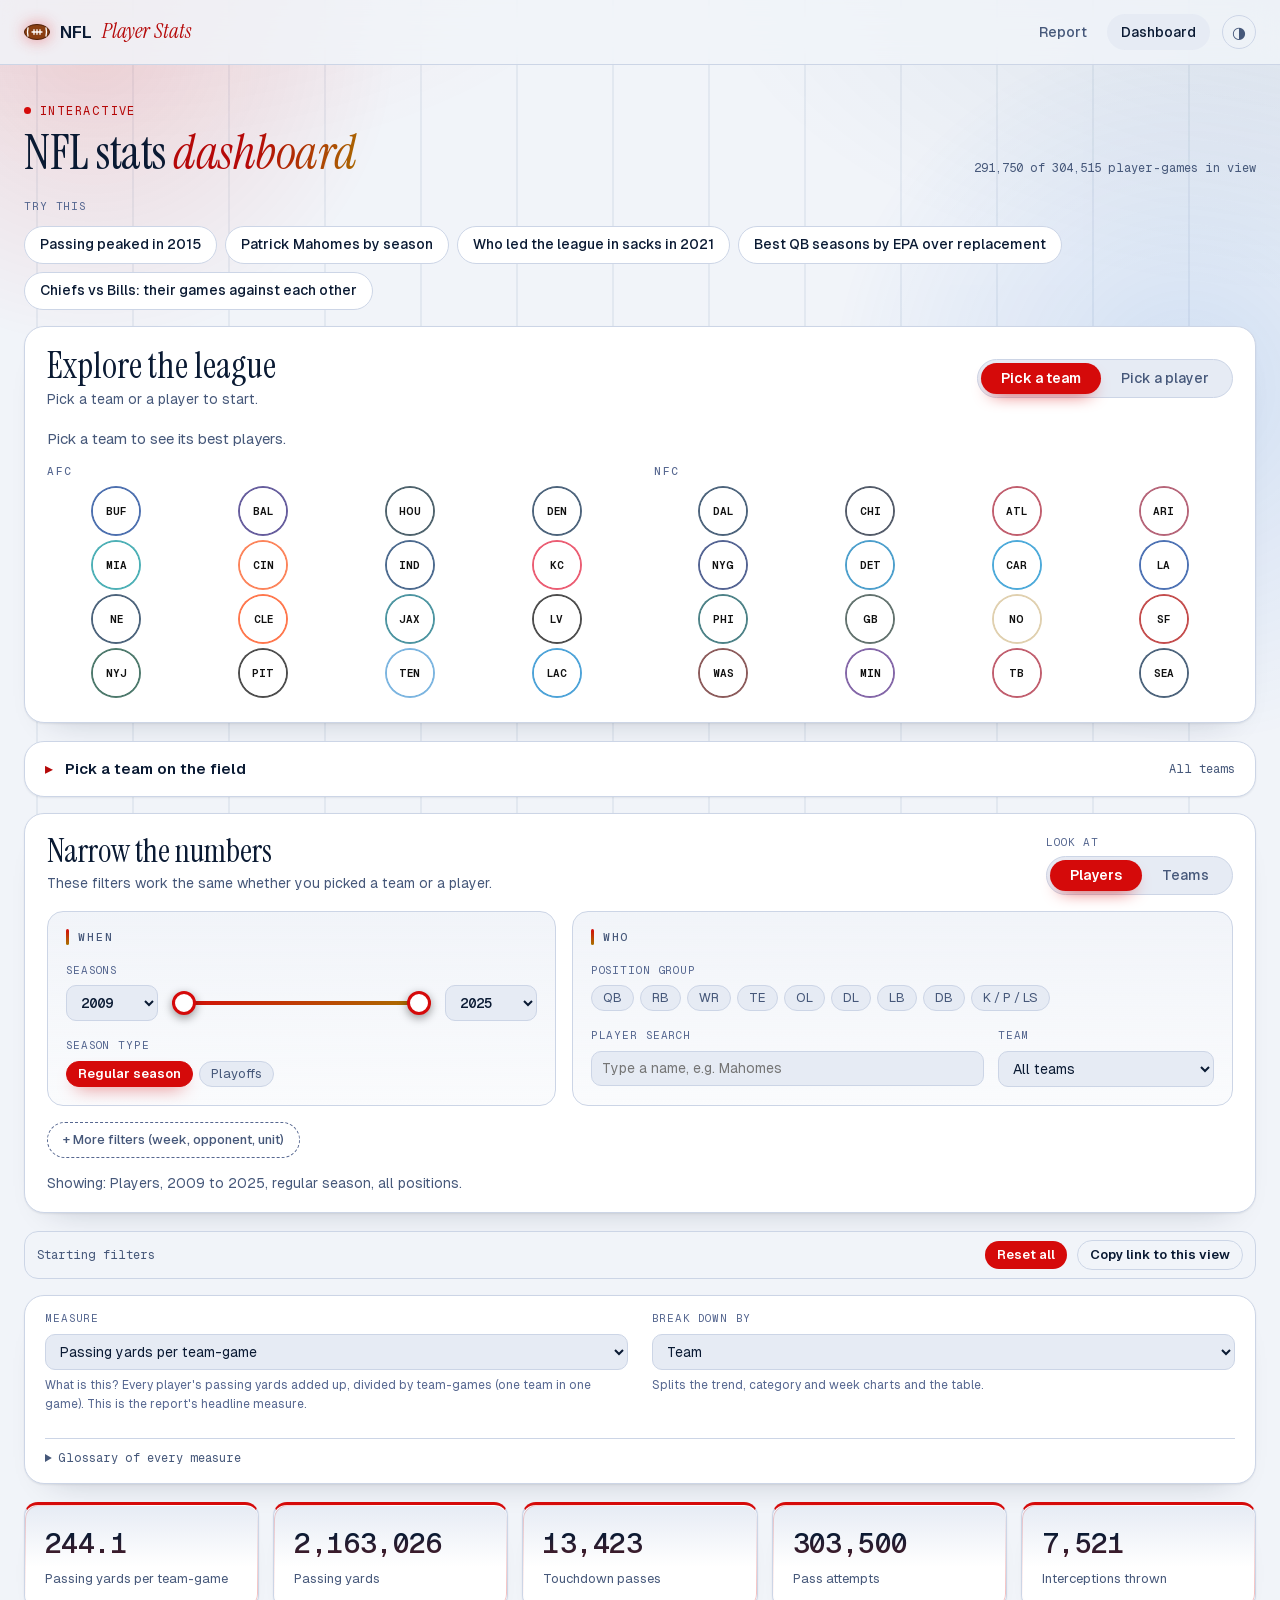
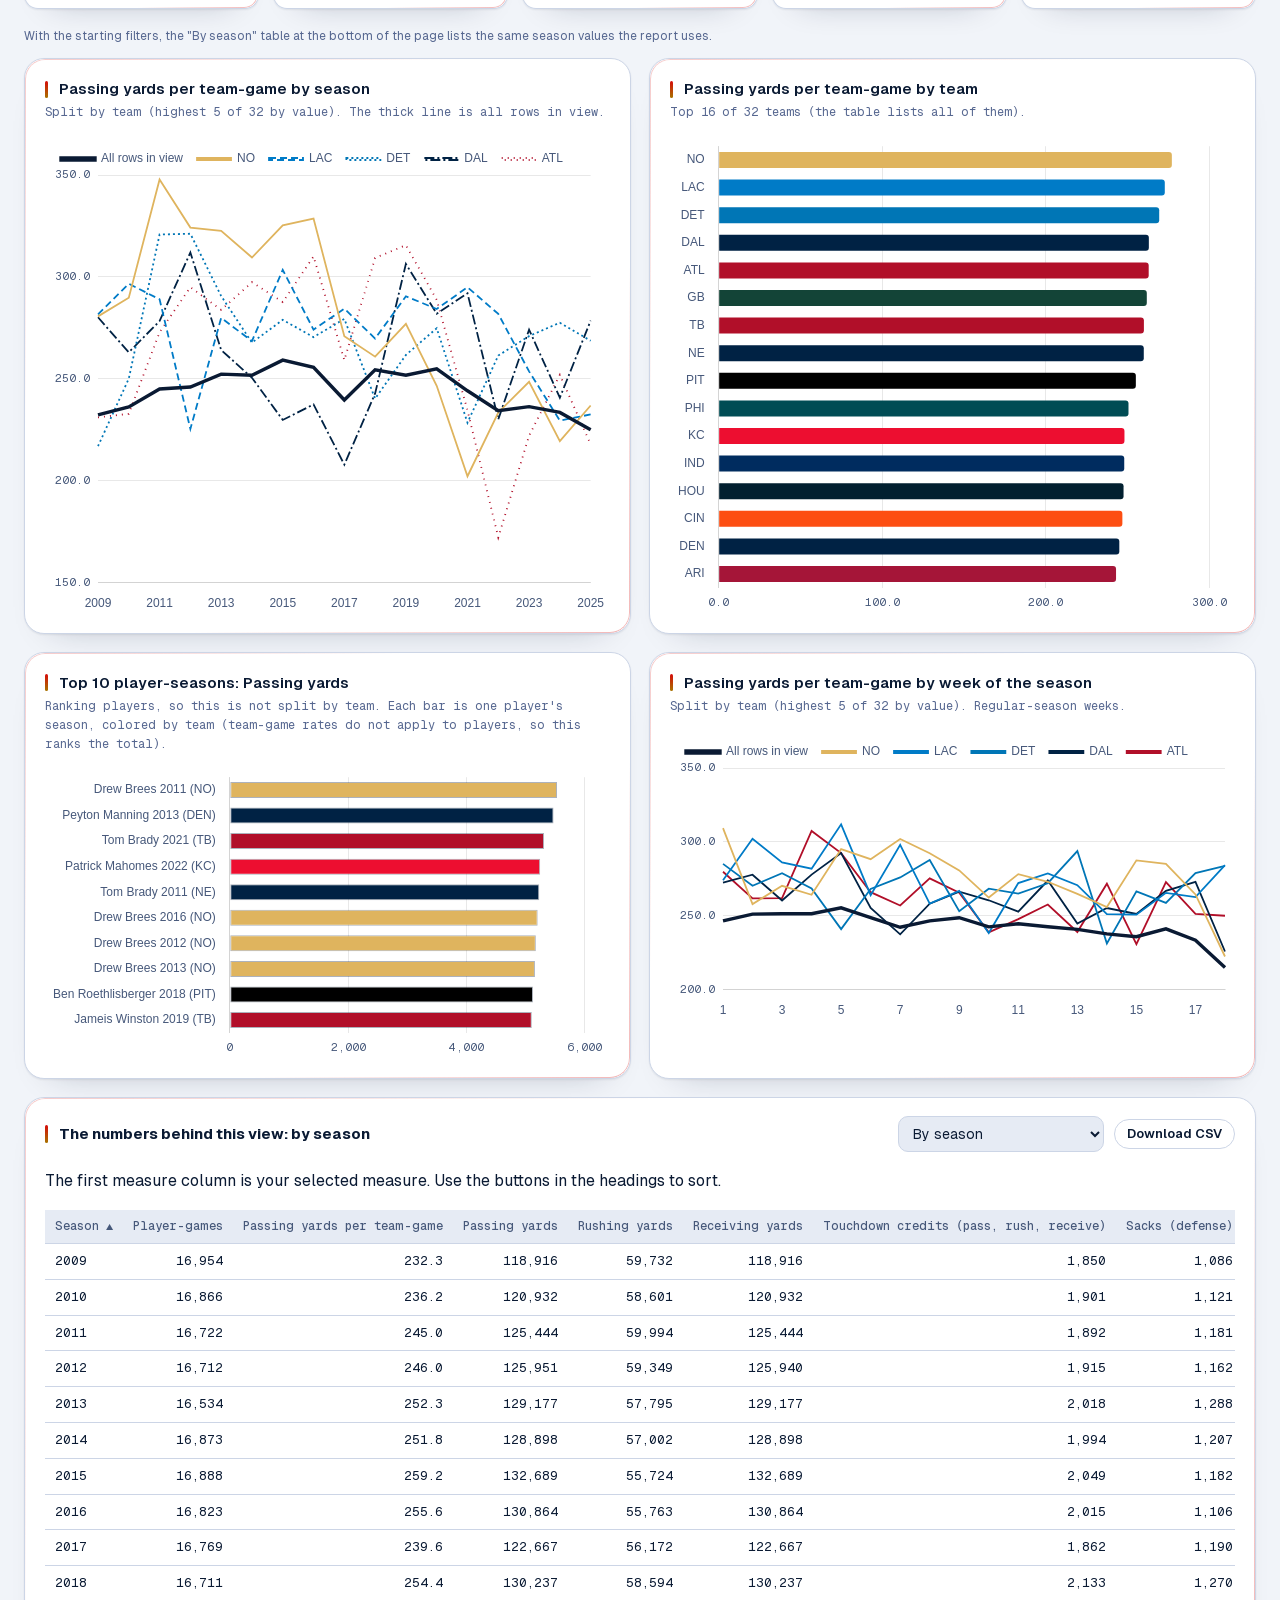
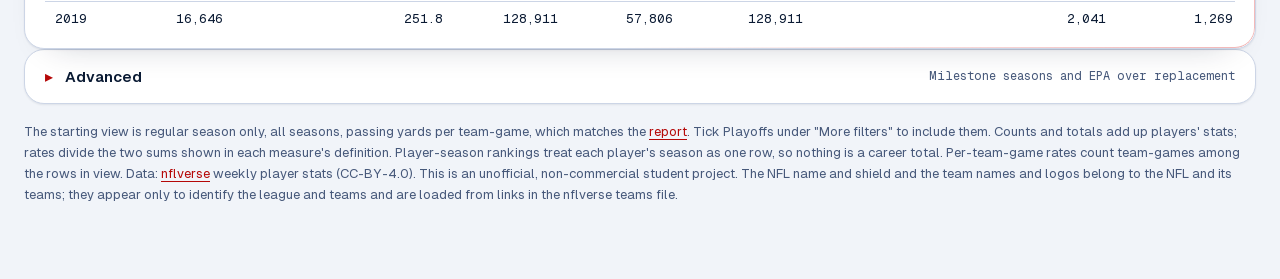
==== dashboard.html @ b8d90ef3 "Dashboard Explore, jersey avatars, new filters, roll call intro, comparison block Dashboard: an Expl" ====
<!doctype html>
<html lang="en">
<head>
<meta charset="utf-8">
<meta name="viewport" content="width=device-width, initial-scale=1">
<title>NFL Stats Dashboard, 2009 to 2025</title>
<meta name="description" content="Explore 300,000 NFL player-games by season, team, position and player. Switch between player and team views and between basic and advanced stats.">
<link rel="stylesheet" href="assets/css/style.css?v=20260930t">
<link rel="stylesheet" href="assets/css/polish.css?v=20260930t">
<link rel="stylesheet" href="assets/css/spotlight.css?v=20260930t">
<link rel="stylesheet" href="assets/css/filters.css?v=20260930t">
<link rel="icon" href="data:image/svg+xml,%3Csvg xmlns='http://www.w3.org/2000/svg' viewBox='0 0 52 32'%3E%3Cellipse cx='26' cy='16' rx='25' ry='15' fill='%238a3f12'/%3E%3Cpath d='M16 16H36M20 11.5V20.5M26 11.5V20.5M32 11.5V20.5' stroke='white' stroke-width='3' stroke-linecap='round'/%3E%3C/svg%3E">
<script>try{var t=localStorage.getItem('theme');if(t)document.documentElement.dataset.theme=t;else if(matchMedia('(prefers-color-scheme: light)').matches)document.documentElement.dataset.theme='light';}catch(e){}</script>
</head>
<body>
<a class="skip" href="#main">Skip to the dashboard</a>
<div class="ambient" aria-hidden="true"></div>
<div class="grain" aria-hidden="true"></div>
<nav class="nav" aria-label="Main">
  <a class="brand" href="index.html"><svg class="brand-ball" viewBox="0 0 52 32" aria-hidden="true"><ellipse cx="26" cy="16" rx="25" ry="15" fill="#8a3f12" stroke="#4d1e06" stroke-width="2"/><g stroke="#fff" stroke-width="2.6" stroke-linecap="round" fill="none"><path d="M8 8Q6 16 8 24M44 8Q46 16 44 24"/><path d="M16 16H36M20 11.5V20.5M26 11.5V20.5M32 11.5V20.5"/></g></svg>NFL <em>Player Stats</em></a>
  <div class="nav-links">
    <a href="index.html">Report</a>
    <a href="dashboard.html" aria-current="page">Dashboard</a>
    <button class="theme-toggle" id="theme-toggle" aria-label="Toggle light and dark theme">&#9681;</button>
  </div>
</nav>

<main class="dash" id="main">
  <div class="dash-head">
    <div>
      <span class="eyebrow">Interactive</span>
      <h1>NFL stats <em>dashboard</em></h1>
    </div>
    <div class="status" id="status">Loading data&hellip;</div>
  </div>
  <div class="sr" id="announce" role="status" aria-live="polite"></div>

  <div class="loading card" id="loading">
    <div class="progress"><div class="progress-bar" id="progress-bar"></div></div>
    <p id="loading-text">Loading 17 seasons of player-games. The first visit downloads all the data, so it takes a few seconds&hellip;</p>
  </div>
  <noscript><p class="card loading">This dashboard needs JavaScript to load and filter the data. The <a href="index.html">report</a> works without it.</p></noscript>

  <div id="app" hidden>
    <section class="presets" aria-label="One-click starting points">
      <span class="lbl">Try this</span>
      <div class="preset-row" id="presets"></div>
    </section>

    <details class="card fieldpanel" id="field-panel">
      <summary><span class="fp-title">Pick a team on the field</span><span class="fp-current" id="field-current">All teams</span></summary>
      <div class="fp-body">
        <p class="field-status" id="field-status" hidden></p>
        <div id="field-root" class="fieldbody" role="group" aria-label="Team picker"></div>
      </div>
    </details>

    <section class="card filters" aria-label="Filters">
      <div class="fl-head">
        <div>
          <h2 class="fl-title">Narrow the numbers</h2>
          <p class="fl-sub">These filters work the same whether you picked a team or a player.</p>
        </div>
        <div class="field fl-view">
          <span class="lbl" id="lbl-view">Look at</span>
          <div class="seg" role="group" aria-labelledby="lbl-view">
            <button type="button" id="view-players" aria-pressed="true">Players</button>
            <button type="button" id="view-teams" aria-pressed="false">Teams</button>
          </div>
        </div>
      </div>
      <div class="fl-groups">
        <div class="fl-group" role="group" aria-labelledby="fg-when">
          <h3 class="fl-gtitle" id="fg-when">When</h3>
          <div class="field">
            <label for="f-season-min">Seasons</label>
            <div class="range" id="season-range"><select id="f-season-min"></select><div class="range-slot" id="season-slot"></div><select id="f-season-max" aria-label="Season to"></select></div>
          </div>
          <div class="field">
            <span class="lbl" id="lbl-st">Season type</span>
            <div class="chips" id="chips-season_type" role="group" aria-labelledby="lbl-st"></div>
          </div>
        </div>
        <div class="fl-group" role="group" aria-labelledby="fg-who">
          <h3 class="fl-gtitle" id="fg-who">Who</h3>
          <div class="field">
            <span class="lbl" id="lbl-pos">Position group</span>
            <div class="chips" id="chips-position_group" role="group" aria-labelledby="lbl-pos"></div>
          </div>
          <div class="fl-who-row">
        <div class="field search" id="player-field">
          <label for="player-search">Player search</label>
          <input id="player-search" type="search" placeholder="Type a name, e.g. Mahomes" autocomplete="off" role="combobox" aria-autocomplete="list" aria-expanded="false" aria-controls="player-results" aria-describedby="player-help">
          <ul class="results" id="player-results" hidden role="listbox" aria-label="Matching players"></ul>
          <span class="sr" id="player-help">Type at least two letters, then use the arrow keys to choose a player and Enter to select.</span>
        </div>
            <div class="field">
              <label for="f-team">Team</label>
              <select id="f-team"></select>
            </div>
          </div>
        </div>
      </div>
      <button class="more-toggle" id="more-toggle" type="button" aria-expanded="false" aria-controls="more-filters">More filters (week, opponent, unit) <span id="more-count"></span></button>
      <div class="filter-grid more-grid" id="more-filters" hidden>
        <div class="field">
          <label for="f-week-min">Week from</label>
          <div class="pair"><select id="f-week-min"></select><span>to</span><select id="f-week-max" aria-label="Week to"></select></div>
        </div>
        <div class="field">
          <label for="f-opp">Opponent</label>
          <select id="f-opp"></select>
        </div>
        <div class="field">
          <span class="lbl" id="lbl-unit">Unit</span>
          <div class="chips" id="chips-unit" role="group" aria-labelledby="lbl-unit"></div>
        </div>
      </div>
      <p class="sentence" id="view-sentence"></p>
    </section>

    <div class="actionbar" id="actionbar">
      <span class="filter-count" id="filter-count"></span>
      <button class="btn small" id="btn-reset" type="button">Reset all</button>
      <button class="btn ghost small" id="btn-link" type="button">Copy link to this view</button>
    </div>

    <div class="banner card" id="player-banner" hidden></div>
    <p class="notice card" id="player-notice" role="status" hidden></p>

    <section class="card controls" aria-label="What to show">
      <div class="field">
        <label for="m-select">Measure</label>
        <select id="m-select"></select>
        <p class="hint" id="m-desc"></p>
        <div class="minrow" id="min-row" hidden>
          <label for="min-select">Minimum</label>
          <select id="min-select"></select>
          <p class="hint" id="min-line"></p>
        </div>
      </div>
      <div class="field">
        <label for="b-select">Break down by</label>
        <select id="b-select"></select>
        <p class="hint" id="b-desc">Splits the trend, category and week charts and the table.</p>
      </div>
      <details class="glossary-box">
        <summary>Glossary of every measure</summary>
        <dl class="glossary" id="glossary"></dl>
      </details>
    </section>

    <section class="summary" id="summary" aria-label="Summary numbers"></section>

    <p class="filter-note" id="report-note">With the starting filters, the "By season" table at the bottom of the page lists the same season values the report uses.</p>

    <section class="charts" aria-label="Charts">
      <div class="card panel"><h2 id="t1"></h2><p class="sub" id="s1"></p><div class="chart-box"><canvas id="c1" role="img" aria-label="Trend by season"></canvas></div><p class="empty" id="e1" hidden></p></div>
      <div class="card panel"><h2 id="t2"></h2><p class="sub" id="s2"></p><div class="chart-box" id="box2"><canvas id="c2" role="img" aria-label="Measure by category"></canvas></div><p class="empty" id="e2" hidden></p></div>
      <div class="card panel"><h2 id="t3"></h2><p class="sub" id="s3"></p><div class="chart-box"><canvas id="c3" role="img" aria-label="Top player-seasons"></canvas></div><p class="empty" id="e3" hidden></p></div>
      <div class="card panel"><h2 id="t4"></h2><p class="sub" id="s4"></p><div class="chart-box"><canvas id="c4" role="img" aria-label="Measure by week"></canvas></div><p class="empty" id="e4" hidden></p></div>
    </section>

    <section class="card table-panel" aria-label="Table">
      <div class="table-head">
        <h2 id="table-title">The numbers behind this view</h2>
        <div class="table-tools">
          <label class="sr" for="table-view">Table view</label>
          <select id="table-view"></select>
          <button class="btn ghost small" id="btn-csv" type="button">Download CSV</button>
        </div>
      </div>
      <p class="sub" id="table-note"></p>
      <div class="tablewrap" id="table-box" tabindex="0" role="region" aria-label="Table of the numbers behind the current view (scrollable)"></div>
    </section>

    <details class="card advanced" id="advanced">
      <summary><span class="fp-title">Advanced</span><span class="fp-current">Milestone seasons and EPA over replacement</span></summary>
      <div class="adv-body">
        <h2>Milestone seasons in view</h2>
        <p class="sub">Player-seasons that reached each mark. These follow the filters above.</p>
        <section class="summary small" id="milestones" aria-label="Milestone seasons in view"></section>

        <section class="deep" id="deep" aria-label="EPA over replacement">
          <div class="table-head">
            <div>
              <h2>Deep dive: EPA over replacement</h2>
              <p class="sub"><strong>This panel ignores the filters above</strong>; it always uses the regular season, for the season and position you pick here.
              Expected points a player added beyond a replacement-level player on the same workload. How it is computed: findings
              <a href="index.html#f11">11</a> and <a href="index.html#f12">12</a> of the report.</p>
            </div>
            <div class="table-tools">
              <label class="sr" for="d-season">Season</label><select id="d-season"></select>
              <label class="sr" for="d-pos">Position</label><select id="d-pos"></select>
            </div>
          </div>
          <div class="chart-box" id="box5"><canvas id="c5" role="img" aria-label="Top players by EPA over replacement"></canvas></div>
          <p class="empty" id="e5" hidden></p>
          <p class="hint" id="d-note"></p>
          <div class="tablewrap" id="d-table" tabindex="0" role="region" aria-label="Top players by EPA over replacement (scrollable)"></div>
        </section>
      </div>
    </details>

    <p class="method">
      The starting view is regular season only, all seasons, passing yards per team-game, which matches the <a href="index.html">report</a>. Tick Playoffs under "More filters" to include them.
      Counts and totals add up players' stats; rates divide the two sums shown in each measure's definition. Player-season rankings
      treat each player's season as one row, so nothing is a career total. Per-team-game rates count team-games among the rows in view.
      Data: <a href="https://github.com/nflverse/nflverse-data">nflverse</a> weekly player stats (CC-BY-4.0). This is an unofficial, non-commercial student project. The NFL name and shield and the team names and logos belong to the NFL and its teams; they appear only to identify the league and teams and are loaded from links in the nflverse teams file.
    </p>
  </div>
</main>

<script src="assets/js/chart.umd.min.js"></script>
<script src="assets/js/stats.js?v=20260930t"></script>
<script src="assets/js/charts.js?v=20260930t"></script>
<script src="assets/js/teams.js?v=20260930t"></script>
<script src="assets/js/field.js?v=20260930t"></script>
<script src="assets/js/dashboard.js?v=20260930t"></script>
<script src="assets/js/polish.js?v=20260930t" defer></script>
<script src="assets/js/spotlight.js?v=20260930t" defer></script>
<script src="assets/js/filters.js?v=20260930t" defer></script>
</body>
</html>
---- assets/css/style.css ----
/* Shared styles for the report and the dashboard.
   Design tokens follow the "warm instrument panel" look: dark by default, cream light theme. */
@font-face { font-family: "Geist"; src: url("../fonts/GeistVF.woff") format("woff"); font-weight: 100 900; font-display: swap; }
@font-face { font-family: "Geist Mono"; src: url("../fonts/GeistMonoVF.woff") format("woff"); font-weight: 100 900; font-display: swap; }
@font-face { font-family: "Bebas Neue"; src: url("../fonts/BebasNeue-Regular.woff2") format("woff2"); font-weight: 400; font-display: swap; }
@font-face { font-family: "Instrument Serif"; src: url("../fonts/InstrumentSerif-Regular.woff2") format("woff2"); font-style: normal; font-display: swap; }
@font-face { font-family: "Instrument Serif"; src: url("../fonts/InstrumentSerif-Italic.woff2") format("woff2"); font-style: italic; font-display: swap; }

:root {
  color-scheme: dark;
  /* NFL palette: deep navy, league red, white, turf green, gold */
  --bg: #050b18;
  --surface: #0b1730;
  --surface2: #112044;
  --line: #1d3260;
  --fg: #f5f7fb;
  --dim: #a6b4d0;
  --faint: #8496bf;
  --focus: #ffb612;
  --accent: #e5141a;        /* fills: buttons, bars, active chips */
  --accent-text: #ff6262;   /* red text and links on navy */
  --accent-ink: #ffffff;    /* text on an accent fill */
  --gold: #ffb612;
  --turf: #1f7a3a;
  --up: #3ddc84;
  --down: #ff5c5c;
  --glow-a: rgba(229, 20, 26, 0.16);
  --glow-b: rgba(1, 51, 105, 0.70);
  --grid: rgba(255, 255, 255, 0.08);
  --yard: rgba(255, 255, 255, 0.05);
  /* categorical chart slots, fixed order (dark steps) */
  --series-1: #3987e5; --series-2: #d95926; --series-3: #199e70; --series-4: #c98500;
  --series-5: #d55181; --series-6: #008300; --series-7: #9085e9; --series-8: #e66767;
  --serif: "Instrument Serif", ui-serif, Georgia, serif;
  --sans: "Geist", ui-sans-serif, system-ui, sans-serif;
  --mono: "Geist Mono", ui-monospace, SFMono-Regular, monospace;
}
:root[data-theme="light"] {
  color-scheme: light;
  --bg: #f1f4f9;
  --surface: #ffffff;
  --surface2: #e6ebf4;
  --line: #ccd5e6;
  --fg: #0a1a33;
  --dim: #46587a;
  --faint: #566790;
  --focus: #0a4fc4;
  --accent: #d50a0a;
  --accent-text: #b50808;
  --accent-ink: #ffffff;
  --gold: #a87400;
  --turf: #1f7a3a;
  --up: #12995a;
  --down: #d03b3b;
  --glow-a: rgba(213, 10, 10, 0.08);
  --glow-b: rgba(1, 51, 105, 0.10);
  --grid: rgba(0, 0, 0, 0.09);
  --yard: rgba(1, 51, 105, 0.06);
  --series-1: #2a78d6; --series-2: #eb6834; --series-3: #1baf7a; --series-4: #eda100;
  --series-5: #e87ba4; --series-6: #008300; --series-7: #4a3aa7; --series-8: #e34948;
}

* { box-sizing: border-box; }
html { scroll-behavior: smooth; }
body {
  margin: 0; background: var(--bg); color: var(--fg);
  font-family: var(--sans); font-size: 16px; line-height: 1.6;
  -webkit-font-smoothing: antialiased; min-height: 100vh;
}
.ambient {
  position: fixed; inset: 0; z-index: 0; pointer-events: none;
  background:
    radial-gradient(60vw 45vh at 12% -5%, var(--glow-a), transparent 70%),
    radial-gradient(70vw 55vh at 100% 0%, var(--glow-b), transparent 72%),
    repeating-linear-gradient(90deg, var(--yard) 0 2px, transparent 2px 96px);
}
.grain {
  position: fixed; inset: 0; z-index: 0; pointer-events: none; opacity: 0.05; mix-blend-mode: overlay;
  background-image: url("data:image/svg+xml;utf8,<svg xmlns='http://www.w3.org/2000/svg' width='160' height='160'><filter id='n'><feTurbulence type='fractalNoise' baseFrequency='0.9' numOctaves='2'/></filter><rect width='100%' height='100%' filter='url(%23n)'/></svg>");
}
nav, main, header, footer { position: relative; z-index: 1; }
a { color: var(--accent-text); text-underline-offset: 3px; }
code { font-family: var(--mono); font-size: 0.9em; background: var(--surface2); padding: 1px 6px; border-radius: 6px; }
em { font-family: var(--serif); font-style: italic; font-weight: 400; }

/* nav */
.nav {
  position: sticky; top: 0; z-index: 20; display: flex; align-items: center; justify-content: space-between;
  padding: 14px 24px; background: color-mix(in srgb, var(--bg) 82%, transparent);
  backdrop-filter: blur(14px); border-bottom: 1px solid var(--line);
}
.brand { display: flex; align-items: center; gap: 10px; color: var(--fg); text-decoration: none; font-weight: 600; font-size: 17px; }
.brand em { font-size: 21px; color: var(--accent-text); }
.brand-ball { width: 26px; height: 16px; flex: none; filter: drop-shadow(0 0 8px rgba(229,20,26,.45)); }
.nav-links { display: flex; align-items: center; gap: 6px; }
.nav-links a {
  color: var(--dim); text-decoration: none; padding: 7px 14px; border-radius: 999px; font-size: 14px;
  font-weight: 500; transition: color .2s, background .2s;
}
.nav-links a:hover { color: var(--fg); }
.nav-links a[aria-current="page"] { color: var(--fg); background: var(--surface2); }
.theme-toggle {
  background: none; border: 1px solid var(--line); color: var(--dim); width: 34px; height: 34px;
  border-radius: 50%; cursor: pointer; font-size: 16px; margin-left: 6px;
}
.theme-toggle:hover { color: var(--fg); border-color: var(--faint); }

/* hero */
.hero { max-width: 900px; margin: 0 auto; padding: 72px 24px 28px; }
.eyebrow { font-family: var(--mono); font-size: 12px; letter-spacing: .12em; text-transform: uppercase; color: var(--accent-text); }
h1 { font-family: var(--serif); font-weight: 400; font-size: clamp(40px, 7vw, 72px); line-height: 1.02; margin: 14px 0 10px; letter-spacing: -0.01em; }
h1 em { color: var(--accent-text); }
.byline { font-family: var(--mono); font-size: 13px; color: var(--dim); margin: 0 0 22px; }
.lede { font-size: 18px; color: var(--dim); max-width: 760px; }
.btn {
  display: inline-block; margin-top: 12px; padding: 11px 20px; border-radius: 999px; background: var(--accent);
  color: var(--accent-ink); font-weight: 600; text-decoration: none; font-size: 15px; border: 0; cursor: pointer; font-family: var(--sans);
}
.btn:hover { filter: brightness(1.08); }
.btn.ghost { background: transparent; color: var(--fg); border: 1px solid var(--line); }
.btn.ghost:hover { border-color: var(--accent); color: var(--accent-text); }

/* cards */
.card { background: var(--surface); border: 1px solid var(--line); border-radius: 20px; box-shadow: inset 0 1px 0 rgba(255,255,255,.04); }

/* kpis */
.kpis { max-width: 1100px; margin: 0 auto; padding: 24px; display: grid; grid-template-columns: repeat(auto-fit, minmax(170px, 1fr)); gap: 14px; }
.kpi { padding: 16px 20px 18px; border-radius: 14px; border-top: 3px solid var(--accent); background: linear-gradient(180deg, var(--surface2), var(--surface) 60%); }
.kpi-value { font-family: var(--mono); font-size: clamp(22px, 3vw, 30px); font-weight: 600; letter-spacing: -0.02em; font-variant-numeric: tabular-nums; }
.kpi-label { font-size: 13px; color: var(--dim); margin-top: 4px; }

/* findings */
.finding {
  max-width: 1100px; margin: 0 auto; padding: 56px 24px; display: grid; grid-template-columns: minmax(0, 5fr) minmax(0, 6fr);
  gap: 40px; align-items: start; position: relative;
}
/* sideline hash marks between sections */
.finding::before {
  content: ""; position: absolute; left: 24px; right: 24px; top: 0; height: 9px;
  background: repeating-linear-gradient(90deg, var(--line) 0 2px, transparent 2px 14px);
  border-top: 2px solid var(--line);
}
.finding-text h2 { font-family: var(--serif); font-weight: 400; font-size: clamp(26px, 3.2vw, 36px); line-height: 1.12; margin: 10px 0 16px; }
.finding-text p { color: var(--dim); margin: 0 0 14px; }
.finding-text ul { color: var(--dim); padding-left: 20px; }
.finding-text li { margin-bottom: 8px; }
.finding-text strong { color: var(--fg); font-weight: 600; }
.glossary { color: var(--dim); margin: 0 0 14px; }
.glossary dt { color: var(--fg); font-weight: 600; margin-top: 10px; }
.glossary dd { margin: 2px 0 0; }
.finding-text.wide { grid-column: 1 / -1; max-width: 800px; }
.data-section { grid-template-columns: 1fr; }
.chart-card { margin: 0; padding: 20px 20px 12px; }
.chart-box { position: relative; width: 100%; }
.numbers { margin-top: 10px; border-top: 1px solid var(--line); padding-top: 10px; }
.numbers summary { cursor: pointer; font-size: 13px; color: var(--dim); font-family: var(--mono); }
.numbers summary:hover { color: var(--accent-text); }
.tablewrap { overflow: auto; max-height: 340px; margin-top: 10px; }
table.data { border-collapse: collapse; width: 100%; font-size: 13px; }
table.data th, table.data td { padding: 7px 10px; text-align: right; border-bottom: 1px solid var(--line); white-space: nowrap; }
table.data th:first-child, table.data td:first-child { text-align: left; }
table.data th { position: sticky; top: 0; background: var(--surface2); color: var(--dim); font-weight: 500; font-family: var(--mono); font-size: 12px; }
table.data td { font-family: var(--mono); }
table.data th.t, table.data td.t { text-align: left; }
table.data th { white-space: normal; vertical-align: bottom; }
table.data td { vertical-align: top; }
table.data td.w { white-space: normal; min-width: 14em; }
.chart-card { min-width: 0; }
.footer { text-align: center; color: var(--faint); font-size: 13px; padding: 40px 24px 60px; border-top: 1px solid var(--line); }

/* dashboard */
.dash { max-width: 1280px; margin: 0 auto; padding: 32px 24px 60px; }
.dash-head { display: flex; align-items: flex-end; justify-content: space-between; flex-wrap: wrap; gap: 12px; margin-bottom: 20px; }
.dash-head h1 { font-size: clamp(32px, 5vw, 48px); margin: 6px 0 0; }
.status { font-family: var(--mono); font-size: 12px; color: var(--dim); }
.filters { padding: 18px 20px; margin-bottom: 18px; }
.filter-grid { display: grid; grid-template-columns: repeat(4, minmax(0, 1fr)); gap: 16px 20px; align-items: start; }
.filters .seg { margin-top: 0; }
.field label, .field .lbl { display: block; font-family: var(--mono); font-size: 11px; letter-spacing: .08em; text-transform: uppercase; color: var(--faint); margin-bottom: 6px; }
select {
  width: 100%; background: var(--surface2); color: var(--fg); border: 1px solid var(--line); border-radius: 10px;
  padding: 8px 10px; font-family: var(--sans); font-size: 14px;
}
:focus-visible { outline: 3px solid var(--focus); outline-offset: 2px; }
select:focus-visible, input:focus-visible { outline-offset: 1px; }
.chips { display: flex; flex-wrap: wrap; gap: 6px; }
.chip {
  background: var(--surface2); color: var(--dim); border: 1px solid var(--line); border-radius: 999px; padding: 4px 11px;
  font-size: 13px; cursor: pointer; font-family: var(--sans);
}
.chip[aria-pressed="true"] { background: var(--accent); color: var(--accent-ink); border-color: var(--accent); font-weight: 600; }
.filter-actions { display: flex; align-items: center; gap: 14px; margin-top: 16px; }
.filter-actions .btn { margin: 0; padding: 8px 16px; font-size: 14px; }
.controls { display: flex; flex-wrap: wrap; gap: 24px; margin-bottom: 18px; padding: 14px 20px; align-items: flex-start; }
.controls .field { flex: 1 1 260px; }
.summary { display: grid; grid-template-columns: repeat(auto-fit, minmax(190px, 1fr)); gap: 14px; margin-bottom: 18px; }
.summary .kpi-value { font-size: clamp(20px, 2.3vw, 28px); overflow-wrap: anywhere; }
.charts { display: grid; grid-template-columns: repeat(2, minmax(0, 1fr)); gap: 18px; margin-bottom: 18px; }
.panel { padding: 18px 20px 14px; }
.panel h2 { margin: 0 0 2px; font-size: 15px; font-weight: 600; }
.panel .sub { color: var(--faint); font-size: 12px; margin: 0 0 10px; font-family: var(--mono); }
.panel .chart-box { height: 300px; }
.panel.tall .chart-box { height: 560px; }
.panel.span2 { grid-column: 1 / -1; }
.table-panel { padding: 18px 20px; }
.table-panel .tablewrap { max-height: 420px; }
.table-head { display: flex; justify-content: space-between; align-items: center; flex-wrap: wrap; gap: 10px; margin-bottom: 4px; }
.table-head h2 { margin: 0; font-size: 15px; }
.table-head select { width: auto; }
table.data th.sortable { cursor: pointer; }
table.data th.sortable:hover { color: var(--accent-text); }
.method { color: var(--dim); font-size: 13px; margin-top: 18px; }
.empty { color: var(--dim); text-align: center; padding: 40px 0; }

@media (max-width: 860px) {
  .finding { grid-template-columns: 1fr; gap: 24px; padding: 40px 16px; }
  .charts { grid-template-columns: 1fr; }
  .hero { padding-top: 44px; }
  .nav { padding: 12px 16px; }
  .dash, .kpis { padding-left: 16px; padding-right: 16px; }
}
@media (prefers-reduced-motion: reduce) { html { scroll-behavior: auto; } * { transition: none !important; } }

/* dashboard additions */
[hidden] { display: none !important; }
.sr { position: absolute; width: 1px; height: 1px; overflow: hidden; clip: rect(0 0 0 0); white-space: nowrap; }
.loading { padding: 28px; text-align: center; color: var(--dim); }
.progress { height: 6px; border-radius: 999px; background: var(--surface2); overflow: hidden; margin: 0 auto 14px; max-width: 420px; }
.progress-bar { height: 100%; width: 0; background: var(--accent); transition: width .2s; }
.pair { display: flex; align-items: center; gap: 8px; }
.pair span { color: var(--faint); font-size: 13px; }
.field.wide2 { grid-column: span 2; }
.field.wide3 { grid-column: span 3; }
.field.wide4 { grid-column: 1 / -1; }
.field.search { position: relative; }
input[type="search"] {
  width: 100%; background: var(--surface2); color: var(--fg); border: 1px solid var(--line); border-radius: 10px;
  padding: 8px 10px; font-family: var(--sans); font-size: 14px;
}
.results {
  position: absolute; left: 0; right: 0; top: calc(100% + 4px); z-index: 30; margin: 0; padding: 4px; list-style: none;
  background: var(--surface); border: 1px solid var(--line); border-radius: 12px; box-shadow: 0 12px 30px rgba(0,0,0,.35);
}
.results li { display: flex; justify-content: space-between; gap: 12px; padding: 8px 10px; border-radius: 8px; cursor: pointer; font-size: 14px; }
.results li:hover { background: var(--surface2); }
.results li span { color: var(--dim); font-family: var(--mono); font-size: 12px; }
.results li.none { color: var(--dim); cursor: default; }
.banner { display: flex; align-items: center; justify-content: space-between; gap: 16px; padding: 12px 18px; margin-bottom: 18px; font-size: 14px; color: var(--dim); }
.banner span { color: var(--fg); }
.notice { margin: -8px 0 18px; padding: 12px 18px; font-size: 14px; color: var(--fg); border-left: 3px solid var(--accent); }
.hint { color: var(--faint); font-size: 12px; margin: 6px 0 0; }
.summary.small { margin-top: -4px; }
.summary.small .kpi { padding: 12px 16px; }
.summary.small .kpi-value { font-size: 20px; }
.table-tools { display: flex; align-items: center; gap: 10px; }
.table-tools select { width: auto; }
.btn.small { padding: 6px 12px; font-size: 13px; margin: 0; }
.filter-note { color: var(--faint); font-size: 12px; }
.panel .empty { padding: 60px 10px; }
@media (max-width: 860px) { .filter-grid { grid-template-columns: repeat(2, minmax(0, 1fr)); } .field.wide3 { grid-column: 1 / -1; } .banner { flex-direction: column; align-items: flex-start; } }

/* players / teams switch and deep dive */
.viewbar { display: flex; align-items: center; justify-content: space-between; gap: 20px; flex-wrap: wrap; padding: 14px 20px; margin-bottom: 18px; }
.viewbar .hint { margin: 0; max-width: 620px; }
.seg { display: inline-flex; background: var(--surface2); border: 1px solid var(--line); border-radius: 999px; padding: 3px; margin-top: 6px; }
.seg button { border: 0; background: transparent; color: var(--dim); padding: 7px 20px; border-radius: 999px; font-family: var(--sans); font-size: 14px; font-weight: 500; cursor: pointer; }
.seg button[aria-pressed="true"] { background: var(--accent); color: var(--accent-ink); font-weight: 600; }
.deep { padding: 18px 0 0; margin-top: 22px; border-top: 1px solid var(--line); }
.deep .chart-box { height: 420px; }
.deep .tablewrap { max-height: 360px; }

/* team badges and the field widget */
.badge { display: inline-flex; align-items: center; gap: 7px; white-space: nowrap; }
.badge img, .badge i { width: 22px; height: 22px; flex: none; border-radius: 50%; object-fit: contain; }
.badge i { display: inline-block; text-align: center; font: 700 8px/22px var(--mono); color: var(--ink, #fff); font-style: normal; background: var(--c, var(--surface2)); }
.badge img { background: rgba(255,255,255,.92); padding: 2px; }
.fieldcard { max-width: 1180px; margin: 12px auto 0; padding: 18px 18px 14px; position: relative; overflow: hidden; }
.fieldbody h2 { display: none; }
.fieldcard h2 { font-family: var(--serif); font-weight: 400; font-size: 28px; margin: 0 0 2px; }
.field-head { display: flex; align-items: flex-end; justify-content: space-between; gap: 16px; flex-wrap: wrap; margin-bottom: 12px; }
.field-head p { margin: 0; color: var(--dim); font-size: 14px; max-width: 560px; }
.field-tools { display: flex; align-items: center; gap: 10px; flex-wrap: wrap; }
.field-tools select { width: auto; }
.field-wrap { position: relative; border-radius: 14px; overflow: hidden; border: 1px solid var(--line); background: #10361d; }
.field-wrap canvas { display: block; width: 100%; height: auto; aspect-ratio: 2 / 1; cursor: default; touch-action: manipulation; }
.field-tip {
  position: absolute; z-index: 5; pointer-events: none; min-width: 190px; padding: 10px 12px; border-radius: 12px; font-size: 13px;
  background: rgba(5, 11, 24, .94); color: #f5f7fb; border: 1px solid var(--line); box-shadow: 0 10px 26px rgba(0,0,0,.45);
}
.field-tip b { display: block; font-size: 14px; margin-bottom: 2px; }
.field-tip .badge span { display: none; }
.field-tip .badge i { display: none; }
.field-tip .row { display: flex; justify-content: space-between; gap: 14px; color: #a6b4d0; font-family: var(--mono); font-size: 12px; }
.field-tip .go { color: #ffb612; margin-top: 6px; font-size: 12px; }
.field-caption { color: var(--faint); font-size: 12px; margin: 8px 2px 0; font-family: var(--mono); }
.teamlist { margin-top: 10px; }
.teamlist summary { cursor: pointer; font-family: var(--mono); font-size: 12px; color: var(--dim); }
.teamlist ul { list-style: none; margin: 10px 0 0; padding: 0; display: grid; grid-template-columns: repeat(auto-fill, minmax(190px, 1fr)); gap: 6px 12px; }
.teamlist a { display: flex; align-items: center; gap: 5px; padding: 4px 6px; border-radius: 8px; text-decoration: none; color: var(--fg); font-size: 13px; }
.teamlist a:hover, .teamlist a:focus-visible { background: var(--surface2); }
@media (max-width: 640px) { .field-wrap canvas { aspect-ratio: 4 / 3; } }
@media (max-width: 860px) { .fieldcard { padding: 14px 12px; } }

/* dashboard: presets, collapsed panels, action bar */
:root { --nav-h: 64px; }
.presets { display: flex; align-items: center; gap: 10px 14px; flex-wrap: wrap; margin: 0 0 16px; }
.presets .lbl { font-family: var(--mono); font-size: 11px; letter-spacing: .08em; text-transform: uppercase; color: var(--faint); }
.preset-row { display: flex; flex-wrap: wrap; gap: 8px; }
.preset {
  background: var(--surface); color: var(--fg); border: 1px solid var(--line); border-radius: 999px; padding: 8px 15px;
  font: 500 14px/1.2 var(--sans); cursor: pointer; min-height: 38px;
}
.preset:hover { border-color: var(--accent); color: var(--accent-text); }
.fieldpanel, .advanced { margin-bottom: 16px; padding: 0; }
.fieldpanel > summary, .advanced > summary {
  list-style: none; cursor: pointer; display: flex; align-items: center; gap: 12px; padding: 14px 20px; border-radius: 20px;
}
.fieldpanel > summary::-webkit-details-marker, .advanced > summary::-webkit-details-marker { display: none; }
.fieldpanel > summary::before, .advanced > summary::before { content: "\25B8"; color: var(--accent-text); transition: transform .15s; }
.fieldpanel[open] > summary::before, .advanced[open] > summary::before { transform: rotate(90deg); }
.fp-title { font-weight: 600; font-size: 15px; }
.fp-current { margin-left: auto; color: var(--dim); font-family: var(--mono); font-size: 12px; text-align: right; }
.fp-body, .adv-body { padding: 0 18px 16px; }
.adv-body h2 { margin: 0; font-size: 15px; }
.adv-body .sub { color: var(--dim); font-size: 13px; margin: 2px 0 10px; }
.field-status { margin: 0 0 10px; font-size: 14px; color: var(--fg); display: flex; align-items: center; gap: 10px; flex-wrap: wrap; }
.field-status .btn { margin: 0; }
.more-toggle {
  margin-top: 14px; background: none; border: 1px dashed var(--faint); color: var(--dim); border-radius: 999px; padding: 7px 15px;
  font: 500 13px var(--sans); cursor: pointer; min-height: 36px;
}
.more-toggle:hover { color: var(--fg); border-color: var(--accent); }
.more-toggle::before { content: "+ "; }
.more-toggle[aria-expanded="true"]::before { content: "\2212 "; }
.more-grid { margin-top: 14px; padding-top: 14px; border-top: 1px solid var(--line); }
.sentence { margin: 14px 0 0; color: var(--dim); font-size: 14px; }
.actionbar {
  position: sticky; top: var(--nav-h); z-index: 15; display: flex; align-items: center; gap: 10px; flex-wrap: wrap;
  padding: 8px 12px; margin: 0 0 16px; border: 1px solid var(--line); border-radius: 14px;
  background: color-mix(in srgb, var(--bg) 90%, transparent); backdrop-filter: blur(10px);
}
.actionbar .btn { margin: 0; }
.filter-count { margin-right: auto; font-family: var(--mono); font-size: 12px; color: var(--dim); }
.minrow { margin-top: 14px; }
.minrow select { max-width: 380px; }
.glossary-box { flex: 1 1 100%; border-top: 1px solid var(--line); padding-top: 10px; }
.glossary-box summary { cursor: pointer; font-family: var(--mono); font-size: 12px; color: var(--dim); }
.glossary-box .glossary { max-height: 300px; overflow: auto; margin: 10px 0 0; padding-right: 8px; font-size: 14px; }
.sortbtn { background: none; border: 0; color: inherit; font: inherit; cursor: pointer; padding: 0; text-align: inherit; white-space: nowrap; }
.sortbtn:hover { color: var(--accent-text); }
.tablewrap:focus-visible { outline-offset: 0; }
.skip { position: absolute; left: 12px; top: -64px; z-index: 100; background: var(--accent); color: var(--accent-ink); padding: 10px 16px; border-radius: 10px; font-weight: 600; text-decoration: none; }
.skip:focus { top: 10px; }
.results li.active { background: var(--surface2); }

/* the field's touch tooltip (a second tap, or this button, opens the team) */
.field-tip.sticky { pointer-events: auto; }
.field-tip .go-btn { margin: 8px 0 0; width: 100%; min-height: 44px; }
figcaption.chart-caption { font-size: 13px; color: var(--dim); margin: 0 0 10px; }
table.data caption { caption-side: top; text-align: left; color: var(--dim); font-size: 12px; padding: 4px 0 8px; }

/* headings and focus targets must not hide under the sticky nav (and, on the dashboard, the sticky bar under it) */
html { scroll-padding-top: 80px; }
html:has(.actionbar) { scroll-padding-top: 150px; }

/* phones */
@media (max-width: 600px) {
  .filter-grid { grid-template-columns: minmax(0, 1fr); }
  .field.wide2 { grid-column: auto; }
  .field.wide3 { grid-column: auto; }
  select, input[type="search"] { font-size: 16px; min-height: 44px; }
  .chip, .seg button, .preset, .more-toggle, .btn.small, .btn, .field-tools select, .sortbtn { min-height: 44px; }
  .chip { padding: 4px 14px; display: inline-flex; align-items: center; }
  .seg button { padding: 7px 22px; }
  .theme-toggle { width: 44px; height: 44px; }
  .field-tools .btn.small, .seg button { min-height: 44px; }
  .table-tools select { min-height: 44px; }
  .numbers summary, .teamlist summary, .glossary-box summary { min-height: 44px; display: flex; align-items: center; }
  .fp-current { display: none; }
  .actionbar { gap: 8px; position: static; }
  .filter-count { flex: 1 1 100%; }
  .summary { grid-template-columns: repeat(2, minmax(0, 1fr)); gap: 10px; }
  .summary .kpi { padding: 12px 14px; }
  html:has(.actionbar) { scroll-padding-top: 80px; }
}
@media (max-width: 480px) {
  :root { --nav-h: 56px; }
  .nav { padding: 6px 12px; min-height: 56px; }
  .brand { font-size: 15px; gap: 8px; white-space: nowrap; }
  .brand em { font-size: 18px; }
  .nav-links { gap: 2px; }
  .nav-links a { padding: 0 9px; font-size: 13px; min-height: 44px; display: inline-flex; align-items: center; }
  .theme-toggle { margin-left: 2px; }
}
@media (max-width: 400px) { .brand em { display: none; } }
---- assets/css/polish.css ----
/* Visual and motion polish for both pages, loaded after style.css.
   Everything here is decoration: it changes no number, filter or layout.
   To turn it off, delete the <link> to this file and the <script> for polish.js. */

/* slide-in movement near the edges must never cause sideways scrolling (clip, unlike hidden, keeps the sticky nav working) */
body { overflow-x: clip; }

:root {
  --ease: cubic-bezier(0.22, 1, 0.36, 1);
  --lift: 0 20px 40px -22px rgba(2, 8, 24, 0.8);
}
:root[data-theme="light"] { --lift: 0 20px 36px -24px rgba(10, 26, 51, 0.4); }

/* ---- depth ---- */
.card { box-shadow: inset 0 1px 0 rgba(255, 255, 255, 0.05), 0 1px 2px rgba(2, 8, 24, 0.18), 0 18px 38px -28px rgba(2, 8, 24, 0.75); }
:root[data-theme="light"] .card { box-shadow: inset 0 1px 0 #fff, 0 1px 2px rgba(10, 26, 51, 0.08), 0 18px 34px -28px rgba(10, 26, 51, 0.32); }

/* stat cards, chart panels and tables get a glow that follows the pointer (polish.js sets --mx and --my) */
:is(.kpi, .panel, .table-panel, .chart-card) { position: relative; isolation: isolate; }
:is(.kpi, .panel, .table-panel, .chart-card)::before {
  content: ""; position: absolute; inset: 0; border-radius: inherit; z-index: -1; pointer-events: none; opacity: 0;
  background: radial-gradient(360px circle at var(--mx, 50%) var(--my, 0%), color-mix(in srgb, var(--accent) 15%, transparent), transparent 62%);
  transition: opacity 0.35s var(--ease);
}
:is(.kpi, .panel, .table-panel, .chart-card):hover::before { opacity: 1; }
:is(.panel, .table-panel, .chart-card) { transition: border-color 0.3s var(--ease), box-shadow 0.35s var(--ease); }
:is(.panel, .table-panel, .chart-card):hover { border-color: color-mix(in srgb, var(--accent) 38%, var(--line)); }
.kpi { transition: transform 0.35s var(--ease), box-shadow 0.35s var(--ease), border-color 0.3s var(--ease); }
.kpi:hover { transform: translateY(-3px); box-shadow: var(--lift), inset 0 1px 0 rgba(255, 255, 255, 0.06); border-color: color-mix(in srgb, var(--accent) 38%, var(--line)); border-top-color: var(--accent); }

/* gradient hairline border: a bright edge top-left that fades to the accent color bottom-right */
:is(.kpi, .panel, .table-panel, .chart-card)::after {
  content: ""; position: absolute; inset: 0; border-radius: inherit; padding: 1px; pointer-events: none;
  background: linear-gradient(140deg, color-mix(in srgb, #fff 24%, transparent), transparent 34%, transparent 66%, color-mix(in srgb, var(--accent) 38%, transparent));
  -webkit-mask: linear-gradient(#000 0 0) content-box, linear-gradient(#000 0 0); -webkit-mask-composite: xor;
  mask: linear-gradient(#000 0 0) content-box exclude, linear-gradient(#000 0 0);
}
:root[data-theme="light"] :is(.kpi, .panel, .table-panel, .chart-card)::after {
  background: linear-gradient(140deg, color-mix(in srgb, var(--accent) 22%, transparent), transparent 34%, transparent 66%, color-mix(in srgb, var(--accent) 30%, transparent));
}
/* big numbers catch the light */
.kpi-value { background: linear-gradient(180deg, var(--fg) 30%, color-mix(in srgb, var(--fg) 62%, var(--accent))); -webkit-background-clip: text; background-clip: text; color: transparent; text-shadow: none; }
@media (forced-colors: active) { .kpi-value { background: none; color: inherit; } }
/* an accent tick in front of each panel and table title */
:is(.panel, .table-panel) :is(h2, h3) { position: relative; padding-left: 14px; }
:is(.panel, .table-panel) :is(h2, h3)::before {
  content: ""; position: absolute; left: 0; top: 0.22em; bottom: 0.22em; width: 3px; border-radius: 3px; background: linear-gradient(var(--accent), var(--gold));
}
/* the "live" dot on the page label */
.eyebrow::before { content: ""; display: inline-block; width: 7px; height: 7px; margin-right: 9px; border-radius: 50%; background: var(--accent); vertical-align: 1px; }

/* colored light drifting slowly behind the page */
.ambient::before, .ambient::after { content: ""; position: absolute; border-radius: 50%; will-change: transform; }
.ambient::before { width: 48vw; height: 48vw; left: -12vw; top: -16vw; background: radial-gradient(closest-side, color-mix(in srgb, var(--accent) 26%, transparent), transparent); }
.ambient::after { width: 56vw; height: 56vw; right: -16vw; top: 10vh; background: radial-gradient(closest-side, color-mix(in srgb, #1f6bd6 30%, transparent), transparent); }
:root[data-theme="light"] .ambient::before, :root[data-theme="light"] .ambient::after { opacity: 0.5; }
@media (prefers-reduced-motion: no-preference) {
  .ambient::before { animation: drift-a 28s ease-in-out infinite alternate; }
  .ambient::after { animation: drift-b 34s ease-in-out infinite alternate; }
  .eyebrow::before { animation: ping 2.4s ease-out infinite; }
}
@keyframes drift-a { to { transform: translate3d(14vw, 12vh, 0) scale(1.15); } }
@keyframes drift-b { to { transform: translate3d(-12vw, 16vh, 0) scale(0.9); } }
@keyframes ping { 0% { box-shadow: 0 0 0 0 color-mix(in srgb, var(--accent) 70%, transparent); } 75%, 100% { box-shadow: 0 0 0 9px transparent; } }

/* ---- headline ---- */
h1 em {
  background: linear-gradient(100deg, var(--accent-text) 20%, var(--gold) 50%, var(--accent-text) 80%);
  background-size: 220% 100%; -webkit-background-clip: text; background-clip: text; color: transparent;
  animation: sheen 7s linear infinite;
}
@keyframes sheen { to { background-position: -220% 0; } }
@media (forced-colors: active) { h1 em { color: inherit; background: none; } }

/* ---- navigation ---- */
.nav-links a { position: relative; }
.nav-links a::after {
  content: ""; position: absolute; left: 16px; right: 16px; bottom: 3px; height: 2px; border-radius: 2px;
  background: linear-gradient(90deg, var(--accent), var(--gold)); transform: scaleX(0); transform-origin: left; transition: transform 0.35s var(--ease);
}
.nav-links a:hover::after { transform: scaleX(1); }
.nav-links a[aria-current="page"]::after { transform: scaleX(0); }
.brand-ball { transition: transform 0.45s var(--ease); }
.brand:hover .brand-ball { transform: rotate(-14deg) scale(1.12); }
.theme-toggle { transition: transform 0.4s var(--ease), color 0.2s, border-color 0.2s; }
.theme-toggle:hover { transform: rotate(180deg); }

.scroll-progress {
  position: fixed; top: 0; left: 0; right: 0; height: 3px; z-index: 40; pointer-events: none;
  transform-origin: left; transform: scaleX(var(--p, 0)); background: linear-gradient(90deg, var(--accent), var(--gold));
}
.ambient { inset: -60px; transform: translate3d(var(--ax, 0px), var(--ay, 0px), 0); transition: transform 0.9s var(--ease); }

/* ---- controls ---- */
.btn { transition: transform 0.2s var(--ease), filter 0.2s, box-shadow 0.3s var(--ease), border-color 0.2s, color 0.2s; }
.btn:hover { transform: translateY(-1px); box-shadow: 0 10px 24px -12px var(--accent); }
.btn.ghost:hover { box-shadow: 0 10px 24px -14px var(--accent); }
.btn:active { transform: scale(0.97); }
.chip, .preset, .seg button, .more-toggle { transition: transform 0.2s var(--ease), background 0.2s, color 0.2s, border-color 0.2s, box-shadow 0.3s var(--ease); }
.chip:hover, .preset:hover, .more-toggle:hover { transform: translateY(-1px); border-color: var(--accent); }
.chip:active, .preset:active, .seg button:active { transform: scale(0.95); }
.chip[aria-pressed="true"], .seg button[aria-pressed="true"] { box-shadow: 0 8px 18px -10px var(--accent); animation: pop 0.4s var(--ease); }
@keyframes pop { 0% { transform: scale(0.86); } 55% { transform: scale(1.07); } 100% { transform: scale(1); } }
select, input[type="search"] { transition: border-color 0.2s, box-shadow 0.25s var(--ease); }
select:hover, input[type="search"]:hover { border-color: var(--faint); }
select:focus-visible, input[type="search"]:focus-visible { box-shadow: 0 0 0 4px color-mix(in srgb, var(--focus) 28%, transparent); }

/* ---- tables ---- */
table.data tbody tr { transition: background 0.15s; }
table.data tbody tr:hover td { background: color-mix(in srgb, var(--accent) 9%, transparent); }
table.data tbody tr:hover td:first-child { box-shadow: inset 3px 0 0 var(--accent); }

/* ---- entrance and scroll reveal (polish.js adds .js-motion, .reveal and .in; nothing is hidden without it) ---- */
@media (prefers-reduced-motion: no-preference) {
  .hero > *, .dash-head > * { animation: rise 0.85s var(--ease) backwards; }
  .hero > :nth-child(2), .dash-head > :nth-child(2) { animation-delay: 0.08s; }
  .hero > :nth-child(3) { animation-delay: 0.16s; }
  .hero > :nth-child(4) { animation-delay: 0.24s; }
  .hero > :nth-child(n+5) { animation-delay: 0.32s; }
}
@keyframes rise { from { opacity: 0; transform: translateY(22px) scale(0.99); } }
/* content is visible by default. Sections already on screen start hidden and fade in; sections below the fold
   stay visible and play a short rise the first time they scroll into view. */
.js-motion .reveal { opacity: 0; transform: translateY(26px) scale(0.985); }
.js-motion .reveal.in { opacity: 1; transform: none; transition: opacity 0.8s var(--ease) var(--d, 0ms), transform 0.8s var(--ease) var(--d, 0ms); }
.js-motion .rise { animation: rise 0.8s var(--ease) var(--d, 0ms) backwards; }

/* ---- movement tied to the scroll position (CSS scroll-driven animations; browsers without them keep the fade-in from polish.js) ----
   These only shift things a little and never change opacity, so nothing is ever hidden. */
@media (prefers-reduced-motion: no-preference) {
  @supports (animation-timeline: view()) {
    :is(.kpi, .panel, .table-panel, .controls, .advanced, .fieldpanel, .finding-text) {
      animation: settle linear backwards; animation-timeline: view(); animation-range: entry 0% entry 55%;
    }
    .finding .finding-text { animation-name: from-left; }
    .finding .chart-card { animation: from-right linear backwards; animation-timeline: view(); animation-range: entry 0% entry 55%; }
    .hero h1, .dash-head h1 { animation: rise 0.85s var(--ease) backwards, drift linear both; animation-timeline: auto, scroll(root); animation-range: normal, 0 80vh; }
    .hero .lede, .hero .byline { animation: rise 0.85s var(--ease) backwards, drift-slow linear both; animation-timeline: auto, scroll(root); animation-range: normal, 0 80vh; }
    .ambient { animation: bg-scroll linear both; animation-timeline: scroll(root); }
    .nav { animation: nav-solid linear both; animation-timeline: scroll(root); animation-range: 0 160px; }
  }
}
/* on narrow screens the sections slide up instead of sideways, so nothing ever pokes past the edge */
@media (prefers-reduced-motion: no-preference) and (max-width: 900px) {
  @supports (animation-timeline: view()) { .finding .finding-text, .finding .chart-card { animation-name: settle; } }
}
@keyframes settle { from { transform: translateY(44px) scale(0.965); } }
@keyframes from-left { from { transform: translateX(-20px); } }
@keyframes from-right { from { transform: translateX(20px); } }
@keyframes drift { to { transform: translateY(54px); } }
@keyframes drift-slow { to { transform: translateY(30px); } }
@keyframes bg-scroll { to { translate: 0 -160px; } }
@keyframes nav-solid { to { background: color-mix(in srgb, var(--bg) 94%, transparent); box-shadow: 0 12px 30px -20px rgba(2, 8, 24, 0.9); padding-block: 9px; } }

/* stat cards tilt toward the pointer (polish.js sets --rx and --ry) */
.kpi:hover { transform: perspective(800px) translateY(-3px) rotateX(var(--rx, 0deg)) rotateY(var(--ry, 0deg)); }

@media print {
  .scroll-progress { display: none; }
  .js-motion .reveal { opacity: 1 !important; transform: none !important; }
}
---- assets/css/spotlight.css ----
/* The "Explore" section on the dashboard (assets/js/spotlight.js): pick a team or a player. Delete the <link> to this file and the
   <script> for spotlight.js to remove the feature. */
.explore { padding: 20px 22px 22px; margin-bottom: 18px; }
.ex-top { display: flex; flex-wrap: wrap; align-items: center; justify-content: space-between; gap: 12px 20px; margin-bottom: 16px; }
.ex-top h2 { margin: 0; font-family: var(--serif); font-weight: 400; font-size: clamp(26px, 3.4vw, 36px); line-height: 1.05; }
.ex-top p { margin: 4px 0 0; color: var(--dim); font-size: 14px; }
.ex-seg { margin-top: 0; }
.ex-lead { margin: 0 0 12px; color: var(--dim); font-size: 15px; }
.ex-note { margin: 14px 0 0; color: var(--faint); font-size: 12px; font-family: var(--mono); max-width: 820px; }
.ex-empty { margin: 8px 0 0; color: var(--dim); }
.ex-btn {
  font-family: var(--sans); font-size: 14px; font-weight: 600; color: var(--fg); background: transparent; border: 1px solid var(--line); border-radius: 999px;
  padding: 8px 18px; min-height: 40px; cursor: pointer; transition: border-color 0.2s, color 0.2s, transform 0.2s;
}
.ex-btn:hover { border-color: var(--accent); color: var(--accent-text); transform: translateY(-1px); }
.ex-btn:focus-visible, .ex-logo:focus-visible, .sp-card:focus-visible { outline: 3px solid var(--focus); outline-offset: 2px; }

/* the 32 logos, AFC and NFC side by side, one column per division */
.ex-confs { display: grid; grid-template-columns: 1fr 1fr; gap: 18px 28px; margin: 6px 0 4px; }
.ex-conf h3 { margin: 0 0 8px; font-family: var(--mono); font-size: 11px; letter-spacing: 0.16em; color: var(--faint); text-transform: uppercase; font-weight: 500; }
.ex-logos { display: grid; grid-template-columns: repeat(4, 1fr); grid-template-rows: repeat(4, auto); grid-auto-flow: column; gap: 8px; justify-items: center; }
.ex-logo {
  position: relative; width: 46px; height: 46px; padding: 0; border: 0; border-radius: 50%; cursor: pointer; display: grid; place-items: center; background: rgba(255, 255, 255, 0.94);
  box-shadow: 0 0 0 2px color-mix(in srgb, var(--c) 70%, #fff); transition: transform 0.2s var(--ease, ease), box-shadow 0.25s;
}
.ex-logo img { width: 78%; height: 78%; object-fit: contain; pointer-events: none; }
.ex-logo i { font: 700 11px/1 var(--mono); font-style: normal; color: #111; }
.ex-logo:hover { transform: scale(1.18); box-shadow: 0 0 0 3px #fff, 0 0 26px 3px var(--c); z-index: 1; }
.ex-logo[aria-pressed="true"] { box-shadow: 0 0 0 3px #fff, 0 0 22px 4px var(--c); }

/* the team header: the team is the focus once chosen */
.ex-team-head {
  display: flex; flex-wrap: wrap; align-items: center; gap: 14px 18px; padding: 14px 16px; margin-bottom: 16px; border-radius: 18px; border: 1px solid color-mix(in srgb, var(--c) 45%, var(--line));
  background: linear-gradient(100deg, color-mix(in srgb, var(--c) 26%, transparent), transparent 72%);
}
.ex-team-logo { width: 68px; height: 68px; padding: 6px; border-radius: 50%; background: rgba(255, 255, 255, 0.95); object-fit: contain; box-shadow: 0 0 0 3px var(--c), 0 10px 22px -10px var(--c); }
.ex-team-text { flex: 1 1 220px; }
.ex-team-text h3, .ex-profile-text h3 { margin: 0; font-family: var(--serif); font-weight: 400; font-size: clamp(26px, 3.6vw, 38px); line-height: 1.05; }
.ex-team-text h3:focus, .ex-profile-text h3:focus { outline: none; }
.ex-team-text p { margin: 2px 0 0; font-family: var(--mono); font-size: 12px; color: var(--dim); }
.ex-actions { display: flex; flex-wrap: wrap; gap: 8px; }

/* cards */
.sp-grid { display: grid; grid-template-columns: repeat(auto-fit, minmax(168px, 1fr)); gap: 14px; }
.sp-card {
  --rx: 0deg; --ry: 0deg; --mx: 50%; --my: 0%;
  position: relative; isolation: isolate; display: flex; flex-direction: column; align-items: center; gap: 2px; padding: 14px 10px; text-align: center; cursor: pointer;
  font-family: var(--sans); color: var(--fg); border-radius: 16px; border: 1px solid var(--line); min-height: 44px;
  background: linear-gradient(180deg, var(--surface2), var(--surface) 70%);
  transition: transform 0.3s var(--ease, ease), box-shadow 0.3s var(--ease, ease), border-color 0.25s;
}
.sp-card::before {
  content: ""; position: absolute; inset: 0; border-radius: inherit; z-index: -1; pointer-events: none; opacity: 0; transition: opacity 0.3s;
  background: radial-gradient(220px circle at var(--mx) var(--my), color-mix(in srgb, var(--c) 34%, transparent), transparent 70%);
}
.sp-card:hover { border-color: var(--c); box-shadow: 0 18px 34px -18px var(--c); }
.sp-card:hover::before, .sp-card:focus-visible::before { opacity: 1; }
.sp-card:active { transform: scale(0.98); }
.sp-tag { font-family: var(--mono); font-size: 10px; letter-spacing: 0.06em; text-transform: uppercase; color: var(--accent-text); line-height: 1.3; min-height: 2.6em; display: grid; place-items: center; }
.sp-avatar { position: relative; display: block; width: 120px; height: 130px; margin: 4px 0 4px; }
.sp-figure { width: 100%; height: 100%; overflow: visible; user-select: none; filter: drop-shadow(0 8px 12px rgba(0, 0, 0, 0.35)); }
.sp-logo { position: absolute; right: -8px; bottom: 0; width: 34px; height: 34px; padding: 3px; border-radius: 50%; background: rgba(255, 255, 255, 0.95); object-fit: contain; box-shadow: 0 0 0 2px var(--c), 0 4px 10px rgba(0, 0, 0, 0.35); }
.sp-name { font-weight: 600; font-size: 15px; line-height: 1.25; }
.sp-meta { font-family: var(--mono); font-size: 11.5px; color: var(--dim); }
.sp-stat { margin-top: 6px; font-size: 13px; color: var(--dim); }
.sp-stat b { display: block; font-family: var(--mono); font-size: 24px; font-weight: 600; color: var(--fg); letter-spacing: -0.02em; font-variant-numeric: tabular-nums; }
.sp-sub { font-family: var(--mono); font-size: 11.5px; color: var(--faint); }

/* the player profile */
.ex-profile { display: grid; grid-template-columns: auto 1fr; gap: 22px 30px; align-items: center; padding: 16px 18px; border-radius: 18px; border: 1px solid color-mix(in srgb, var(--c) 45%, var(--line)); background: linear-gradient(100deg, color-mix(in srgb, var(--c) 22%, transparent), transparent 70%); }
.ex-profile-avatar.sp-avatar { width: 168px; height: 182px; margin: 0; }
.ex-profile-avatar .sp-logo { width: 46px; height: 46px; right: -12px; }
.ex-sub { margin: 2px 0 12px; font-family: var(--mono); font-size: 13px; color: var(--dim); }
.ex-facts { display: flex; flex-wrap: wrap; gap: 10px 26px; margin: 0 0 14px; }
.ex-facts dt { font-family: var(--mono); font-size: 11px; letter-spacing: 0.08em; text-transform: uppercase; color: var(--faint); }
.ex-facts dd { margin: 2px 0 0; font-family: var(--mono); font-size: 20px; font-weight: 600; font-variant-numeric: tabular-nums; }
.ex-teams-label { margin: 0 0 6px; font-family: var(--mono); font-size: 11px; letter-spacing: 0.08em; text-transform: uppercase; color: var(--faint); }
.ex-teams { display: flex; flex-wrap: wrap; gap: 8px; margin: 0 0 4px; padding: 0; list-style: none; }
.ex-teams li { display: inline-flex; align-items: center; gap: 7px; padding: 4px 12px 4px 5px; border-radius: 999px; border: 1px solid var(--line); background: var(--surface2); font-family: var(--mono); font-size: 12px; }
.ex-teams em { font-style: normal; color: var(--faint); }
.ex-mini { width: 24px; height: 24px; padding: 2px; border-radius: 50%; background: rgba(255, 255, 255, 0.95); object-fit: contain; }
.ex-profile .ex-btn { margin-top: 14px; }
.ex-prompt .ex-btn { margin-bottom: 4px; }

@media (prefers-reduced-motion: no-preference) {
  .sp-card:hover { transform: perspective(700px) translateY(-4px) rotateX(var(--rx)) rotateY(var(--ry)); }
  .sp-card { animation: sp-in 0.6s var(--ease, ease) calc(var(--i, 0) * 70ms) backwards; }
  .sp-card:nth-child(2) { animation-delay: 70ms; } .sp-card:nth-child(3) { animation-delay: 140ms; }
  .sp-card:nth-child(4) { animation-delay: 210ms; } .sp-card:nth-child(5) { animation-delay: 280ms; }
  .ex-team-head, .ex-profile { animation: sp-in 0.6s var(--ease, ease) backwards; }
  .sp-figure { transform-origin: 50% 0%; }
  .sp-card:hover .sp-figure, .ex-profile:hover .sp-figure { animation: sp-sway 1.2s ease-in-out infinite; }
}
@keyframes sp-in { from { opacity: 0; transform: translateY(20px) scale(0.97); } }
@keyframes sp-sway { 0%, 100% { transform: rotate(-2deg); } 50% { transform: rotate(2deg); } }

@media (max-width: 700px) {
  .ex-confs { grid-template-columns: 1fr; }
  .sp-grid { grid-template-columns: repeat(2, 1fr); gap: 10px; }
  .sp-avatar { width: 96px; height: 104px; }
  .ex-profile { grid-template-columns: 1fr; justify-items: center; text-align: center; }
  .ex-facts, .ex-teams { justify-content: center; }
  .ex-profile-avatar.sp-avatar { width: 140px; height: 152px; }
}
@media (max-width: 600px) {
  .ex-logo { width: 44px; height: 44px; }
  .ex-btn { min-height: 44px; }
  .ex-seg button { min-height: 44px; }
}

/* "How this player compares": the best season as a bar against the position's best season, with a tick at the 10th best */
.ex-compare { margin: 4px 0 14px; padding: 14px 16px; border-radius: 14px; border: 1px solid var(--line); background: color-mix(in srgb, var(--surface) 70%, transparent); max-width: 720px; }
.ex-compare h4 { margin: 0; font-size: 15px; font-weight: 600; }
.ex-compare-sub { margin: 2px 0 12px; color: var(--dim); font-size: 12.5px; }
.ex-bar { position: relative; height: 12px; border-radius: 999px; background: var(--line); overflow: visible; }
.ex-bar-fill { height: 100%; border-radius: 999px; background: linear-gradient(90deg, color-mix(in srgb, var(--c) 70%, #000), var(--c)); box-shadow: 0 0 14px -2px var(--c); transform-origin: left; }
.ex-bar-mark { position: absolute; top: -4px; bottom: -4px; width: 2px; margin-left: -1px; border-radius: 2px; background: var(--fg); opacity: 0.8; }
.ex-compare-row { display: flex; flex-wrap: wrap; justify-content: space-between; gap: 4px 16px; margin-top: 10px; font-family: var(--mono); font-size: 12.5px; color: var(--dim); }
.ex-compare-main b { font-size: 17px; color: var(--fg); font-variant-numeric: tabular-nums; }
.ex-compare-tick { color: var(--faint); }
.ex-compare-lead { margin-top: 8px; }
.ex-lead-chip { font-family: var(--sans); font-size: 13px; font-weight: 600; color: var(--fg); background: transparent; border: 1px solid var(--line); border-radius: 999px; padding: 8px 14px; min-height: 40px; cursor: pointer; transition: border-color 0.2s, color 0.2s, transform 0.2s; }
.ex-lead-chip:hover { border-color: var(--c); color: var(--accent-text); transform: translateY(-1px); }
.ex-lead-chip:focus-visible { outline: 3px solid var(--focus); outline-offset: 2px; }
.ex-lead-self { font-family: var(--mono); font-size: 12px; color: var(--accent-text); }
@media (prefers-reduced-motion: no-preference) { .ex-bar-fill { animation: ex-grow 0.9s var(--ease, ease) 0.15s backwards; } }
@keyframes ex-grow { from { transform: scaleX(0); } }
@media (max-width: 600px) { .ex-lead-chip { min-height: 44px; } }

/* no backdrop behind the jersey; a very dark jersey gets a thin light edge and a soft glow so it still reads on the dark card */
.sp-figure.sp-dark { filter: drop-shadow(0 0 1px rgba(255, 255, 255, 0.75)) drop-shadow(0 0 14px rgba(255, 255, 255, 0.2)); }
:root[data-theme="light"] .sp-figure.sp-dark { filter: drop-shadow(0 6px 10px rgba(0, 0, 0, 0.3)); }
---- assets/css/filters.css ----
/* The filters card on the dashboard: two labeled groups (When, Who), a season range slider that mirrors the year dropdowns, and a
   "More filters" row for the rest (assets/js/filters.js). Every control keeps its id and behaves exactly as before; this file only lays
   them out. */
.filters { padding: 20px 22px 18px; }
.fl-head { display: flex; flex-wrap: wrap; align-items: flex-end; justify-content: space-between; gap: 12px 24px; margin-bottom: 16px; }
.fl-title { margin: 0; font-family: var(--serif); font-weight: 400; font-size: clamp(24px, 3vw, 32px); line-height: 1.05; }
.fl-sub { margin: 4px 0 0; color: var(--dim); font-size: 14px; }
.fl-view .lbl { margin-bottom: 4px; }
.fl-groups { display: grid; grid-template-columns: minmax(0, 1fr) minmax(0, 1.3fr); gap: 16px; align-items: stretch; }
.fl-group {
  display: flex; flex-direction: column; gap: 16px; padding: 16px 18px 18px; border-radius: 16px; border: 1px solid var(--line);
  background: linear-gradient(180deg, color-mix(in srgb, var(--surface2) 55%, transparent), color-mix(in srgb, var(--surface2) 20%, transparent));
}
.fl-gtitle {
  position: relative; margin: 0; padding-left: 12px; font-family: var(--mono); font-size: 11.5px; font-weight: 500; letter-spacing: 0.16em; text-transform: uppercase; color: var(--dim);
}
.fl-gtitle::before { content: ""; position: absolute; left: 0; top: 0.1em; bottom: 0.1em; width: 3px; border-radius: 3px; background: linear-gradient(var(--accent), var(--gold)); }
.fl-who-row { display: grid; grid-template-columns: minmax(0, 1fr) minmax(150px, 0.55fr); gap: 14px; align-items: start; }
.filters .more-toggle { margin-top: 16px; }

/* the season range: [from] ---o=======o--- [to] */
.range { display: grid; grid-template-columns: auto minmax(0, 1fr) auto; align-items: center; gap: 14px; }
.range select { width: auto; min-width: 92px; font-family: var(--mono); font-weight: 600; }
.range-slot:empty { display: none; }
.range:has(.range-slot:empty) { grid-template-columns: auto auto; justify-content: start; }
.range-track { position: relative; height: 32px; }
.range-track::before { content: ""; position: absolute; left: 0; right: 0; top: 50%; height: 4px; margin-top: -2px; border-radius: 4px; background: var(--line); }
.range-fill { position: absolute; top: 50%; height: 4px; margin-top: -2px; border-radius: 4px; left: var(--l, 0%); right: var(--r, 0%); background: linear-gradient(90deg, var(--accent), var(--gold)); }
.range-track input[type="range"] {
  position: absolute; inset: 0; width: 100%; height: 32px; margin: 0; padding: 0; background: none; border: 0; pointer-events: none;
  -webkit-appearance: none; appearance: none; min-height: 0;
}
.range-track input[type="range"]::-webkit-slider-runnable-track { background: transparent; height: 32px; border: 0; }
.range-track input[type="range"]::-moz-range-track { background: transparent; height: 32px; border: 0; }
.range-track input[type="range"]::-webkit-slider-thumb {
  -webkit-appearance: none; appearance: none; pointer-events: auto; width: 24px; height: 24px; margin-top: 4px; border-radius: 50%; cursor: grab;
  background: #fff; border: 3px solid var(--accent); box-shadow: 0 3px 10px rgba(0, 0, 0, 0.4); transition: transform 0.15s;
}
.range-track input[type="range"]::-moz-range-thumb {
  pointer-events: auto; width: 18px; height: 18px; border-radius: 50%; cursor: grab; background: #fff; border: 3px solid var(--accent); box-shadow: 0 3px 10px rgba(0, 0, 0, 0.4);
}
.range-track input[type="range"]:active::-webkit-slider-thumb { transform: scale(1.18); cursor: grabbing; }

@media (max-width: 900px) {
  .fl-groups { grid-template-columns: minmax(0, 1fr); }
}
@media (max-width: 600px) {
  .filters { padding: 16px 14px; }
  .fl-who-row { grid-template-columns: minmax(0, 1fr); }
  .range { grid-template-columns: auto minmax(0, 1fr) auto; gap: 10px; }
  .range select { min-width: 84px; }
  .range-track input[type="range"]::-webkit-slider-thumb { width: 28px; height: 28px; margin-top: 2px; }
}
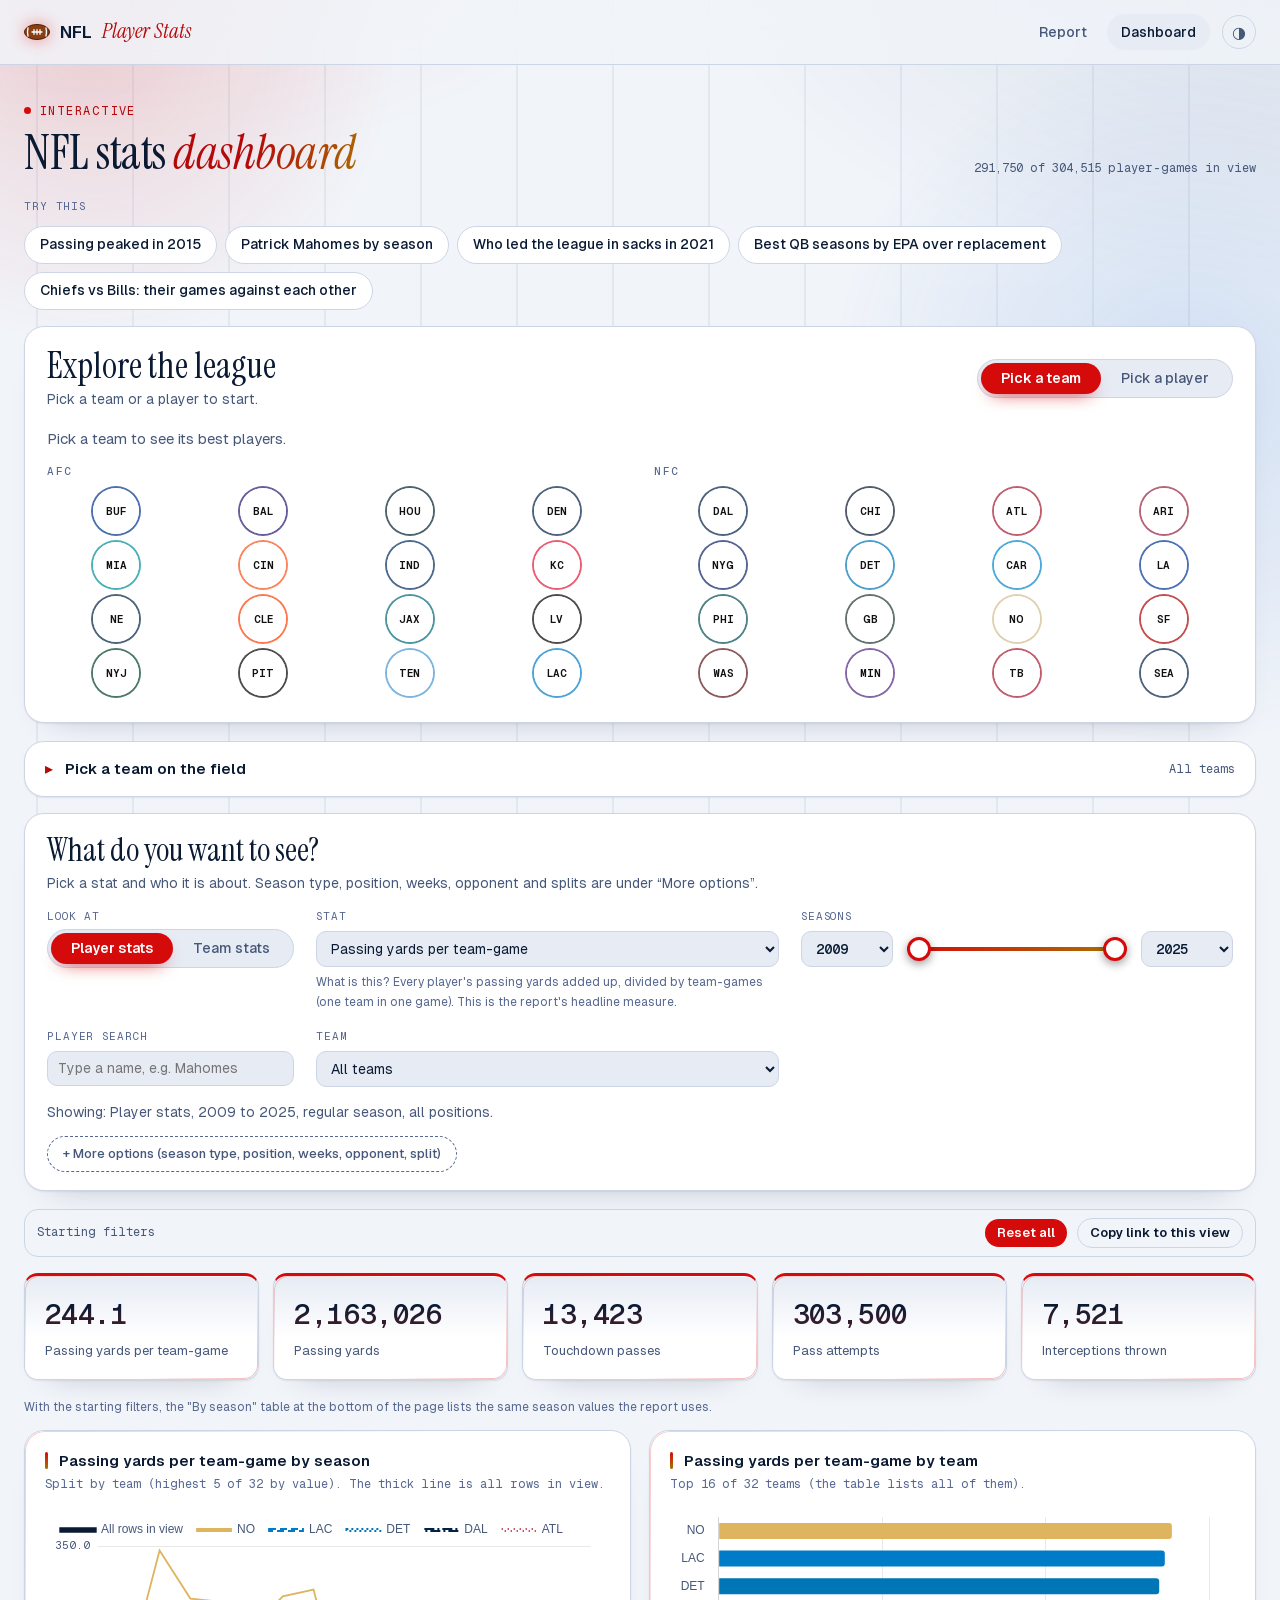
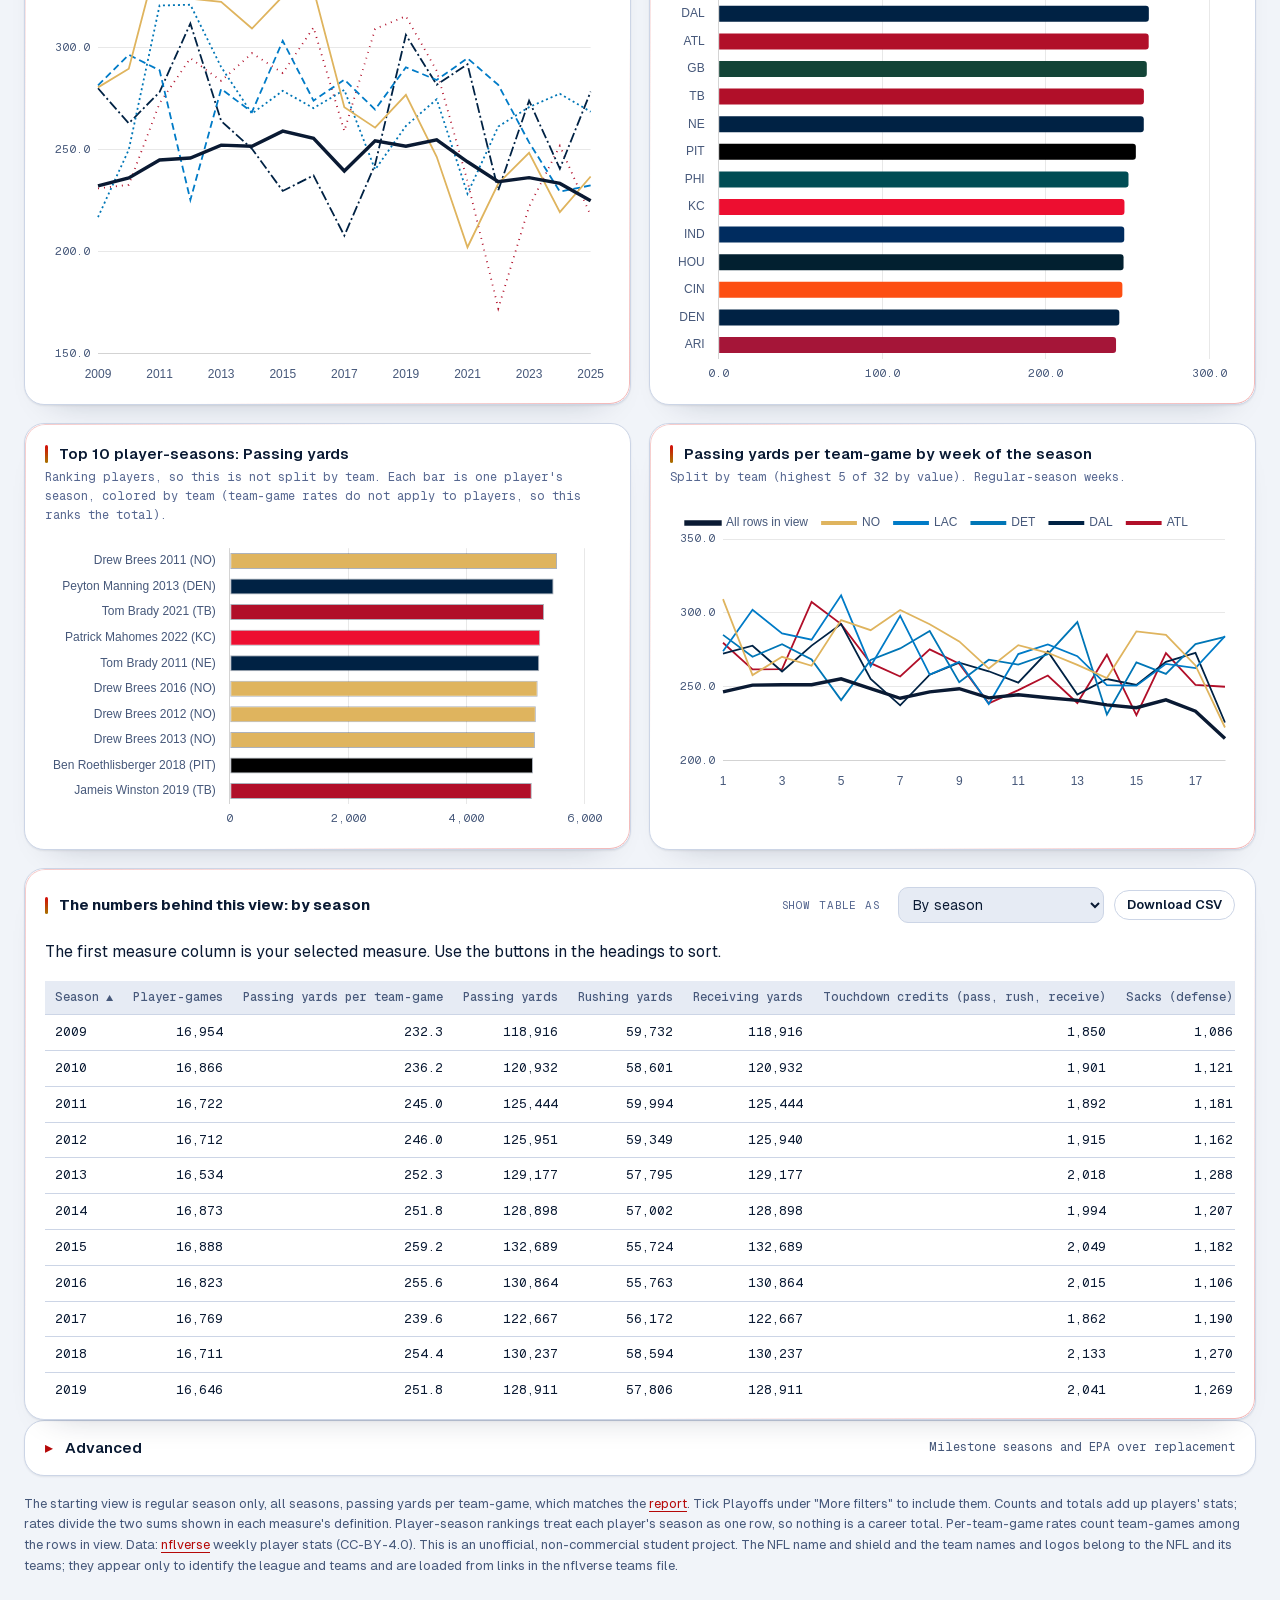
==== commit 8406d030: "Dashboard: simpler top controls under "What do you want to see?" One card with five main controls (P" ====
--- a/dashboard.html
+++ b/dashboard.html
@@ -5,10 +5,10 @@
 <meta name="viewport" content="width=device-width, initial-scale=1">
 <title>NFL Stats Dashboard, 2009 to 2025</title>
 <meta name="description" content="Explore 300,000 NFL player-games by season, team, position and player. Switch between player and team views and between basic and advanced stats.">
-<link rel="stylesheet" href="assets/css/style.css?v=20260930t">
-<link rel="stylesheet" href="assets/css/polish.css?v=20260930t">
-<link rel="stylesheet" href="assets/css/spotlight.css?v=20260930t">
-<link rel="stylesheet" href="assets/css/filters.css?v=20260930t">
+<link rel="stylesheet" href="assets/css/style.css?v=20261002h">
+<link rel="stylesheet" href="assets/css/polish.css?v=20261002h">
+<link rel="stylesheet" href="assets/css/spotlight.css?v=20261002h">
+<link rel="stylesheet" href="assets/css/filters.css?v=20261002h">
 <link rel="icon" href="data:image/svg+xml,%3Csvg xmlns='http://www.w3.org/2000/svg' viewBox='0 0 52 32'%3E%3Cellipse cx='26' cy='16' rx='25' ry='15' fill='%238a3f12'/%3E%3Cpath d='M16 16H36M20 11.5V20.5M26 11.5V20.5M32 11.5V20.5' stroke='white' stroke-width='3' stroke-linecap='round'/%3E%3C/svg%3E">
 <script>try{var t=localStorage.getItem('theme');if(t)document.documentElement.dataset.theme=t;else if(matchMedia('(prefers-color-scheme: light)').matches)document.documentElement.dataset.theme='light';}catch(e){}</script>
 </head>
@@ -55,54 +55,52 @@
       </div>
     </details>
 
-    <section class="card filters" aria-label="Filters">
+    <section class="card filters askbar" aria-label="What to look at">
       <div class="fl-head">
         <div>
-          <h2 class="fl-title">Narrow the numbers</h2>
-          <p class="fl-sub">These filters work the same whether you picked a team or a player.</p>
-        </div>
+          <h2 class="fl-title">What do you want to see?</h2>
+          <p class="fl-sub">Pick a stat and who it is about. Season type, position, weeks, opponent and splits are under &ldquo;More options&rdquo;.</p>
+        </div>
+      </div>
+      <div class="ask-grid">
         <div class="field fl-view">
           <span class="lbl" id="lbl-view">Look at</span>
           <div class="seg" role="group" aria-labelledby="lbl-view">
-            <button type="button" id="view-players" aria-pressed="true">Players</button>
-            <button type="button" id="view-teams" aria-pressed="false">Teams</button>
+            <button type="button" id="view-players" aria-pressed="true">Player stats</button>
+            <button type="button" id="view-teams" aria-pressed="false">Team stats</button>
           </div>
         </div>
-      </div>
-      <div class="fl-groups">
-        <div class="fl-group" role="group" aria-labelledby="fg-when">
-          <h3 class="fl-gtitle" id="fg-when">When</h3>
-          <div class="field">
-            <label for="f-season-min">Seasons</label>
-            <div class="range" id="season-range"><select id="f-season-min"></select><div class="range-slot" id="season-slot"></div><select id="f-season-max" aria-label="Season to"></select></div>
-          </div>
-          <div class="field">
-            <span class="lbl" id="lbl-st">Season type</span>
-            <div class="chips" id="chips-season_type" role="group" aria-labelledby="lbl-st"></div>
-          </div>
-        </div>
-        <div class="fl-group" role="group" aria-labelledby="fg-who">
-          <h3 class="fl-gtitle" id="fg-who">Who</h3>
-          <div class="field">
-            <span class="lbl" id="lbl-pos">Position group</span>
-            <div class="chips" id="chips-position_group" role="group" aria-labelledby="lbl-pos"></div>
-          </div>
-          <div class="fl-who-row">
+        <div class="field ask-measure">
+          <label for="m-select">Stat</label>
+          <select id="m-select"></select>
+          <p class="hint" id="m-desc"></p>
+        </div>
+        <div class="field ask-seasons">
+          <label for="f-season-min">Seasons</label>
+          <div class="range" id="season-range"><select id="f-season-min"></select><div class="range-slot" id="season-slot"></div><select id="f-season-max" aria-label="Season to"></select></div>
+        </div>
         <div class="field search" id="player-field">
-          <label for="player-search">Player search</label>
+          <label for="player-search">Find a player</label>
           <input id="player-search" type="search" placeholder="Type a name, e.g. Mahomes" autocomplete="off" role="combobox" aria-autocomplete="list" aria-expanded="false" aria-controls="player-results" aria-describedby="player-help">
           <ul class="results" id="player-results" hidden role="listbox" aria-label="Matching players"></ul>
           <span class="sr" id="player-help">Type at least two letters, then use the arrow keys to choose a player and Enter to select.</span>
         </div>
-            <div class="field">
-              <label for="f-team">Team</label>
-              <select id="f-team"></select>
-            </div>
-          </div>
-        </div>
-      </div>
-      <button class="more-toggle" id="more-toggle" type="button" aria-expanded="false" aria-controls="more-filters">More filters (week, opponent, unit) <span id="more-count"></span></button>
+        <div class="field">
+          <label for="f-team">Team</label>
+          <select id="f-team"></select>
+        </div>
+      </div>
+      <p class="sentence" id="view-sentence"></p>
+      <button class="more-toggle" id="more-toggle" type="button" aria-expanded="false" aria-controls="more-filters">More options (season type, position, weeks, opponent, split) <span id="more-count"></span></button>
       <div class="filter-grid more-grid" id="more-filters" hidden>
+        <div class="field">
+          <span class="lbl" id="lbl-st">Season type</span>
+          <div class="chips" id="chips-season_type" role="group" aria-labelledby="lbl-st"></div>
+        </div>
+        <div class="field wide2">
+          <span class="lbl" id="lbl-pos">Position group</span>
+          <div class="chips" id="chips-position_group" role="group" aria-labelledby="lbl-pos"></div>
+        </div>
         <div class="field">
           <label for="f-week-min">Week from</label>
           <div class="pair"><select id="f-week-min"></select><span>to</span><select id="f-week-max" aria-label="Week to"></select></div>
@@ -115,8 +113,21 @@
           <span class="lbl" id="lbl-unit">Unit</span>
           <div class="chips" id="chips-unit" role="group" aria-labelledby="lbl-unit"></div>
         </div>
-      </div>
-      <p class="sentence" id="view-sentence"></p>
+        <div class="field">
+          <label for="b-select">Split the charts by</label>
+          <select id="b-select"></select>
+          <p class="hint" id="b-desc">Splits the trend, category and week charts and the table.</p>
+        </div>
+        <div class="field minrow" id="min-row" hidden>
+          <label for="min-select">Minimum sample</label>
+          <select id="min-select"></select>
+          <p class="hint" id="min-line"></p>
+        </div>
+        <details class="glossary-box">
+          <summary>Glossary of every stat</summary>
+          <dl class="glossary" id="glossary"></dl>
+        </details>
+      </div>
     </section>
 
     <div class="actionbar" id="actionbar">
@@ -128,28 +139,6 @@
     <div class="banner card" id="player-banner" hidden></div>
     <p class="notice card" id="player-notice" role="status" hidden></p>
 
-    <section class="card controls" aria-label="What to show">
-      <div class="field">
-        <label for="m-select">Measure</label>
-        <select id="m-select"></select>
-        <p class="hint" id="m-desc"></p>
-        <div class="minrow" id="min-row" hidden>
-          <label for="min-select">Minimum</label>
-          <select id="min-select"></select>
-          <p class="hint" id="min-line"></p>
-        </div>
-      </div>
-      <div class="field">
-        <label for="b-select">Break down by</label>
-        <select id="b-select"></select>
-        <p class="hint" id="b-desc">Splits the trend, category and week charts and the table.</p>
-      </div>
-      <details class="glossary-box">
-        <summary>Glossary of every measure</summary>
-        <dl class="glossary" id="glossary"></dl>
-      </details>
-    </section>
-
     <section class="summary" id="summary" aria-label="Summary numbers"></section>
 
     <p class="filter-note" id="report-note">With the starting filters, the "By season" table at the bottom of the page lists the same season values the report uses.</p>
@@ -165,7 +154,7 @@
       <div class="table-head">
         <h2 id="table-title">The numbers behind this view</h2>
         <div class="table-tools">
-          <label class="sr" for="table-view">Table view</label>
+          <label class="tv-label" for="table-view">Show table as</label>
           <select id="table-view"></select>
           <button class="btn ghost small" id="btn-csv" type="button">Download CSV</button>
         </div>
@@ -212,13 +201,13 @@
 </main>
 
 <script src="assets/js/chart.umd.min.js"></script>
-<script src="assets/js/stats.js?v=20260930t"></script>
-<script src="assets/js/charts.js?v=20260930t"></script>
-<script src="assets/js/teams.js?v=20260930t"></script>
-<script src="assets/js/field.js?v=20260930t"></script>
-<script src="assets/js/dashboard.js?v=20260930t"></script>
-<script src="assets/js/polish.js?v=20260930t" defer></script>
-<script src="assets/js/spotlight.js?v=20260930t" defer></script>
-<script src="assets/js/filters.js?v=20260930t" defer></script>
+<script src="assets/js/stats.js?v=20261002h"></script>
+<script src="assets/js/charts.js?v=20261002h"></script>
+<script src="assets/js/teams.js?v=20261002h"></script>
+<script src="assets/js/field.js?v=20261002h"></script>
+<script src="assets/js/dashboard.js?v=20261002h"></script>
+<script src="assets/js/polish.js?v=20261002h" defer></script>
+<script src="assets/js/spotlight.js?v=20261002h" defer></script>
+<script src="assets/js/filters.js?v=20261002h" defer></script>
 </body>
 </html>
--- a/assets/css/style.css
+++ b/assets/css/style.css
@@ -281,7 +281,16 @@
 .field-head p { margin: 0; color: var(--dim); font-size: 14px; max-width: 560px; }
 .field-tools { display: flex; align-items: center; gap: 10px; flex-wrap: wrap; }
 .field-tools select { width: auto; }
-.field-wrap { position: relative; border-radius: 14px; overflow: hidden; border: 1px solid var(--line); background: #10361d; }
+.fieldcard { perspective: 1200px; }
+.field-wrap { position: relative; border-radius: 14px; overflow: hidden; border: 1px solid var(--line); background: var(--surface);
+  box-shadow: inset 0 1px 0 rgba(255,255,255,.07), 0 2px 4px rgba(2,8,24,.35), 0 28px 50px -26px rgba(2,8,24,.9);
+  transform: rotateX(var(--rx, 0deg)) rotateY(var(--ry, 0deg)); transition: transform .35s cubic-bezier(.22,1,.36,1), box-shadow .35s, border-color .3s; will-change: transform; }
+.field-wrap:hover { border-color: color-mix(in srgb, var(--accent) 38%, var(--line)); box-shadow: inset 0 1px 0 rgba(255,255,255,.09), 0 4px 8px rgba(2,8,24,.4), 0 40px 60px -28px rgba(2,8,24,.95); }
+.field-wrap::after { content: ""; position: absolute; inset: 0; pointer-events: none; border-radius: inherit; opacity: 0; transition: opacity .35s;
+  background: radial-gradient(420px circle at var(--mx, 50%) var(--my, 0%), rgba(255,255,255,.07), transparent 60%), linear-gradient(180deg, rgba(255,255,255,.06), transparent 22%); }
+.field-wrap:hover::after { opacity: 1; }
+:root[data-theme="light"] .field-wrap { box-shadow: inset 0 1px 0 #fff, 0 2px 4px rgba(10,26,51,.1), 0 26px 44px -28px rgba(10,26,51,.45); }
+@media (prefers-reduced-motion: reduce) { .field-wrap { transform: none; transition: none; } }
 .field-wrap canvas { display: block; width: 100%; height: auto; aspect-ratio: 2 / 1; cursor: default; touch-action: manipulation; }
 .field-tip {
   position: absolute; z-index: 5; pointer-events: none; min-width: 190px; padding: 10px 12px; border-radius: 12px; font-size: 13px;
@@ -393,3 +402,24 @@
   .theme-toggle { margin-left: 2px; }
 }
 @media (max-width: 400px) { .brand em { display: none; } }
+
+/* conditional formatting in the season tables on the report: red = lowest, green = highest (scripts/build_report.py sets --cs per cell).
+   Each shaded cell is a soft rounded tile; the middle of the range stays unfilled, the ends carry a marker as well as a color. */
+.tablewrap.has-cs { max-height: 440px; border: 1px solid var(--line); border-radius: 12px; background: color-mix(in srgb, var(--surface) 70%, transparent); }
+.has-cs table.data th, .has-cs table.data td { padding: 5px 10px; border-bottom: 1px solid color-mix(in srgb, var(--line) 45%, transparent); }
+.has-cs table.data th { background: var(--surface2); border-bottom: 1px solid var(--line); z-index: 3; } /* above the shaded tiles, which are positioned, so rows scrolling under the header are hidden by it */
+.has-cs table.data td:first-child { color: var(--dim); }
+table.data td.cs { position: relative; isolation: isolate; background: none; }
+table.data td.cs::before { content: ""; position: absolute; inset: 2px 3px; border-radius: 7px; background: var(--cs); z-index: -1; }
+table.data td.cs.hi, table.data td.cs.lo { font-weight: 700; padding-left: 24px; }
+table.data td.cs.hi::before { box-shadow: inset 0 0 0 1px rgba(46, 189, 115, 0.75); }
+table.data td.cs.lo::before { box-shadow: inset 0 0 0 1px rgba(232, 72, 64, 0.75); }
+table.data td.cs.hi::after, table.data td.cs.lo::after { position: absolute; left: 8px; top: 50%; transform: translateY(-50%); font-size: 10px; line-height: 1; }
+table.data td.cs.hi::after { content: "\25B2"; content: "\25B2" / ""; color: rgb(46, 189, 115); }
+table.data td.cs.lo::after { content: "\25BC"; content: "\25BC" / ""; color: rgb(232, 72, 64); }
+.cs-legend { display: flex; flex-wrap: wrap; align-items: center; gap: 6px 10px; margin: 10px 0 0; font-family: var(--mono); font-size: 11.5px; color: var(--dim); }
+.cs-legend i { width: 120px; height: 8px; border-radius: 6px; background: linear-gradient(90deg, rgba(232, 72, 64, 0.62), rgba(140, 150, 175, 0.12) 50%, rgba(46, 189, 115, 0.62)); box-shadow: inset 0 0 0 1px color-mix(in srgb, var(--line) 80%, transparent); }
+.cs-legend em { flex-basis: 100%; font-style: normal; color: var(--faint); }
+.numbers-who { margin-top: 12px; }
+.numbers-who summary { cursor: pointer; font-size: 12.5px; color: var(--dim); font-family: var(--mono); }
+.numbers-who summary:hover { color: var(--accent-text); }
--- a/assets/css/polish.css
+++ b/assets/css/polish.css
@@ -107,7 +107,7 @@
 
 /* ---- tables ---- */
 table.data tbody tr { transition: background 0.15s; }
-table.data tbody tr:hover td { background: color-mix(in srgb, var(--accent) 9%, transparent); }
+table.data tbody tr:hover td:not(.cs) { background: color-mix(in srgb, var(--accent) 9%, transparent); }
 table.data tbody tr:hover td:first-child { box-shadow: inset 3px 0 0 var(--accent); }
 
 /* ---- entrance and scroll reveal (polish.js adds .js-motion, .reveal and .in; nothing is hidden without it) ---- */
--- a/assets/css/filters.css
+++ b/assets/css/filters.css
@@ -51,3 +51,17 @@
   .range select { min-width: 84px; }
   .range-track input[type="range"]::-webkit-slider-thumb { width: 28px; height: 28px; margin-top: 2px; }
 }
+
+/* the simplified top of the dashboard: five main controls in one row of cards, everything else folded under "More options" */
+.askbar .fl-head { margin-bottom: 14px; }
+.ask-grid { display: grid; grid-template-columns: auto minmax(0, 1.5fr) minmax(0, 1.4fr); gap: 16px 22px; align-items: start; }
+.ask-grid .ask-seasons { grid-column: span 1; }
+.ask-grid .search, .ask-grid > .field:last-child { min-width: 0; }
+.askbar .sentence { margin-top: 14px; }
+.askbar .more-toggle { margin-top: 12px; }
+.askbar .more-grid .minrow { margin-top: 0; }
+.askbar .more-grid .glossary-box { grid-column: 1 / -1; }
+.tv-label { font-family: var(--mono); font-size: 11px; letter-spacing: .08em; text-transform: uppercase; color: var(--faint); margin-right: 8px; }
+@media (max-width: 900px) { .ask-grid { grid-template-columns: minmax(0, 1fr) minmax(0, 1fr); } .ask-grid .ask-measure { grid-column: 1 / -1; } }
+@media (max-width: 600px) { .ask-grid { grid-template-columns: minmax(0, 1fr); } }
+
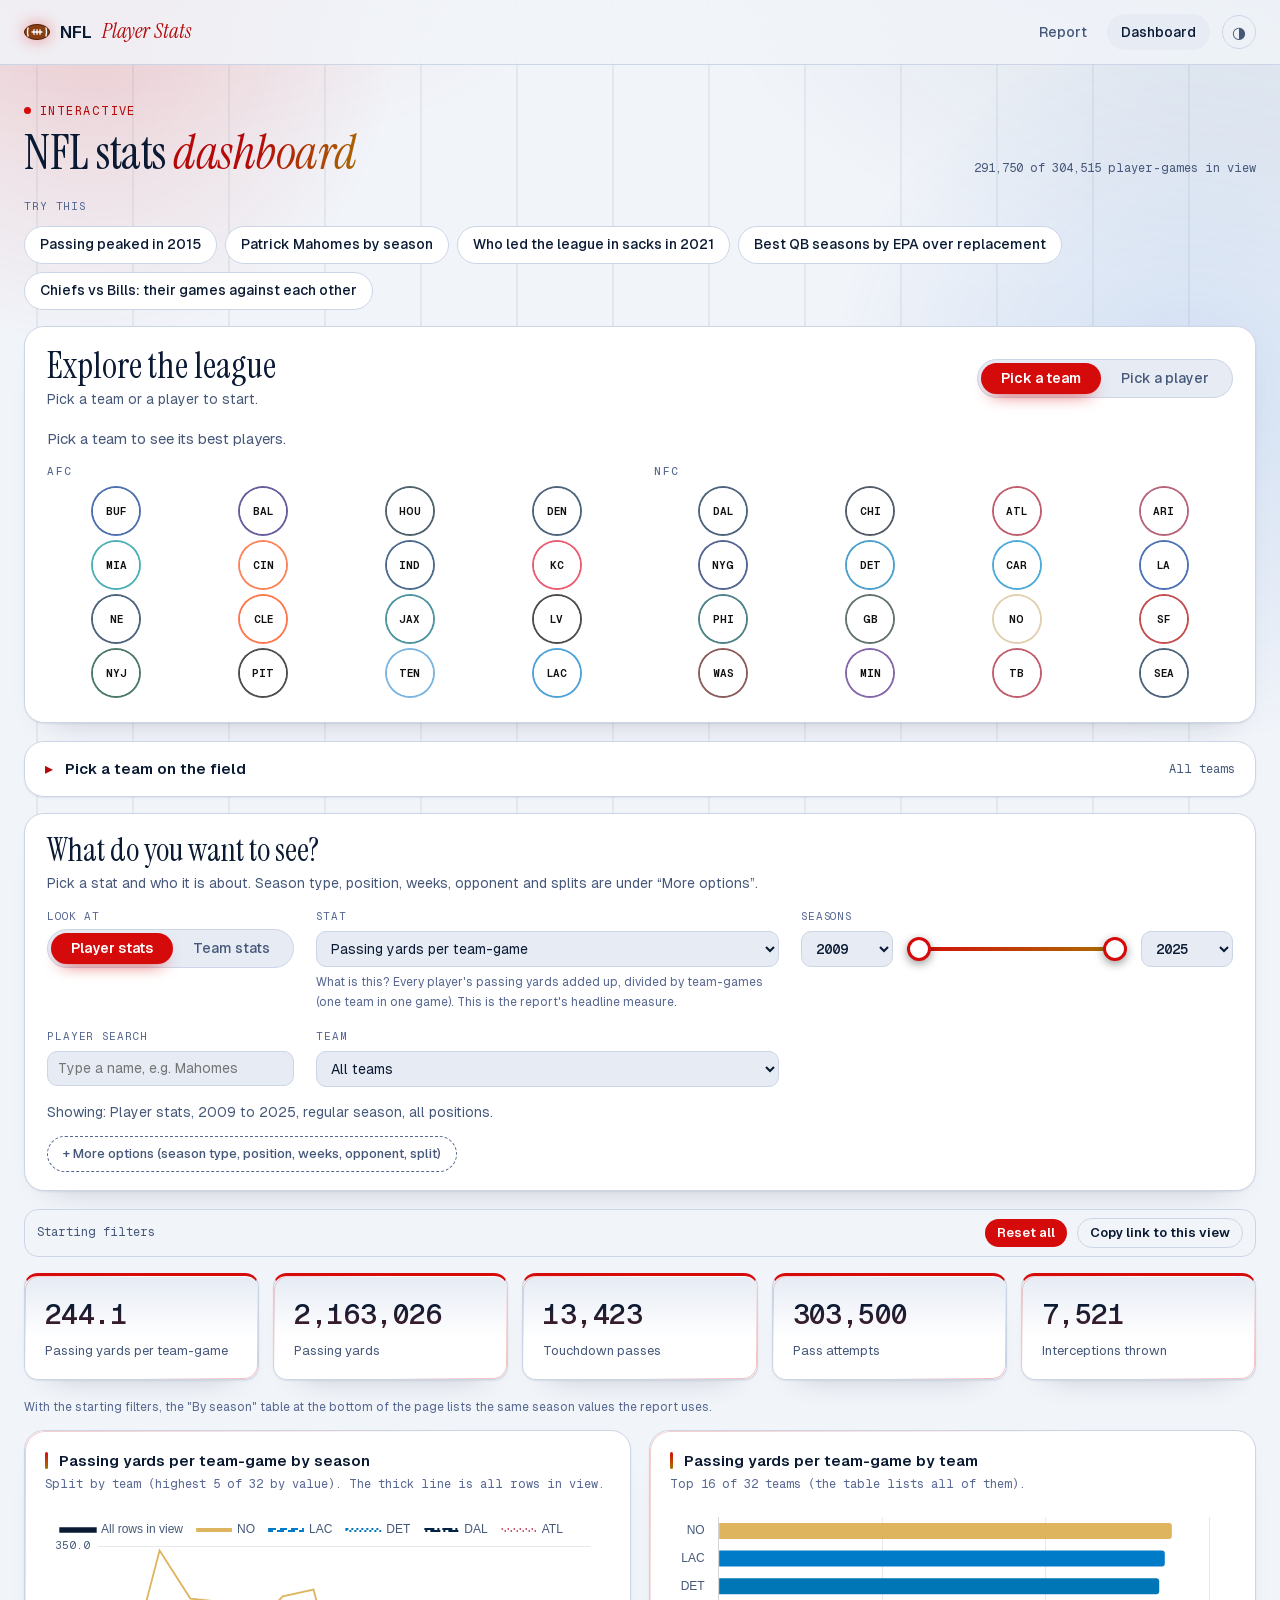
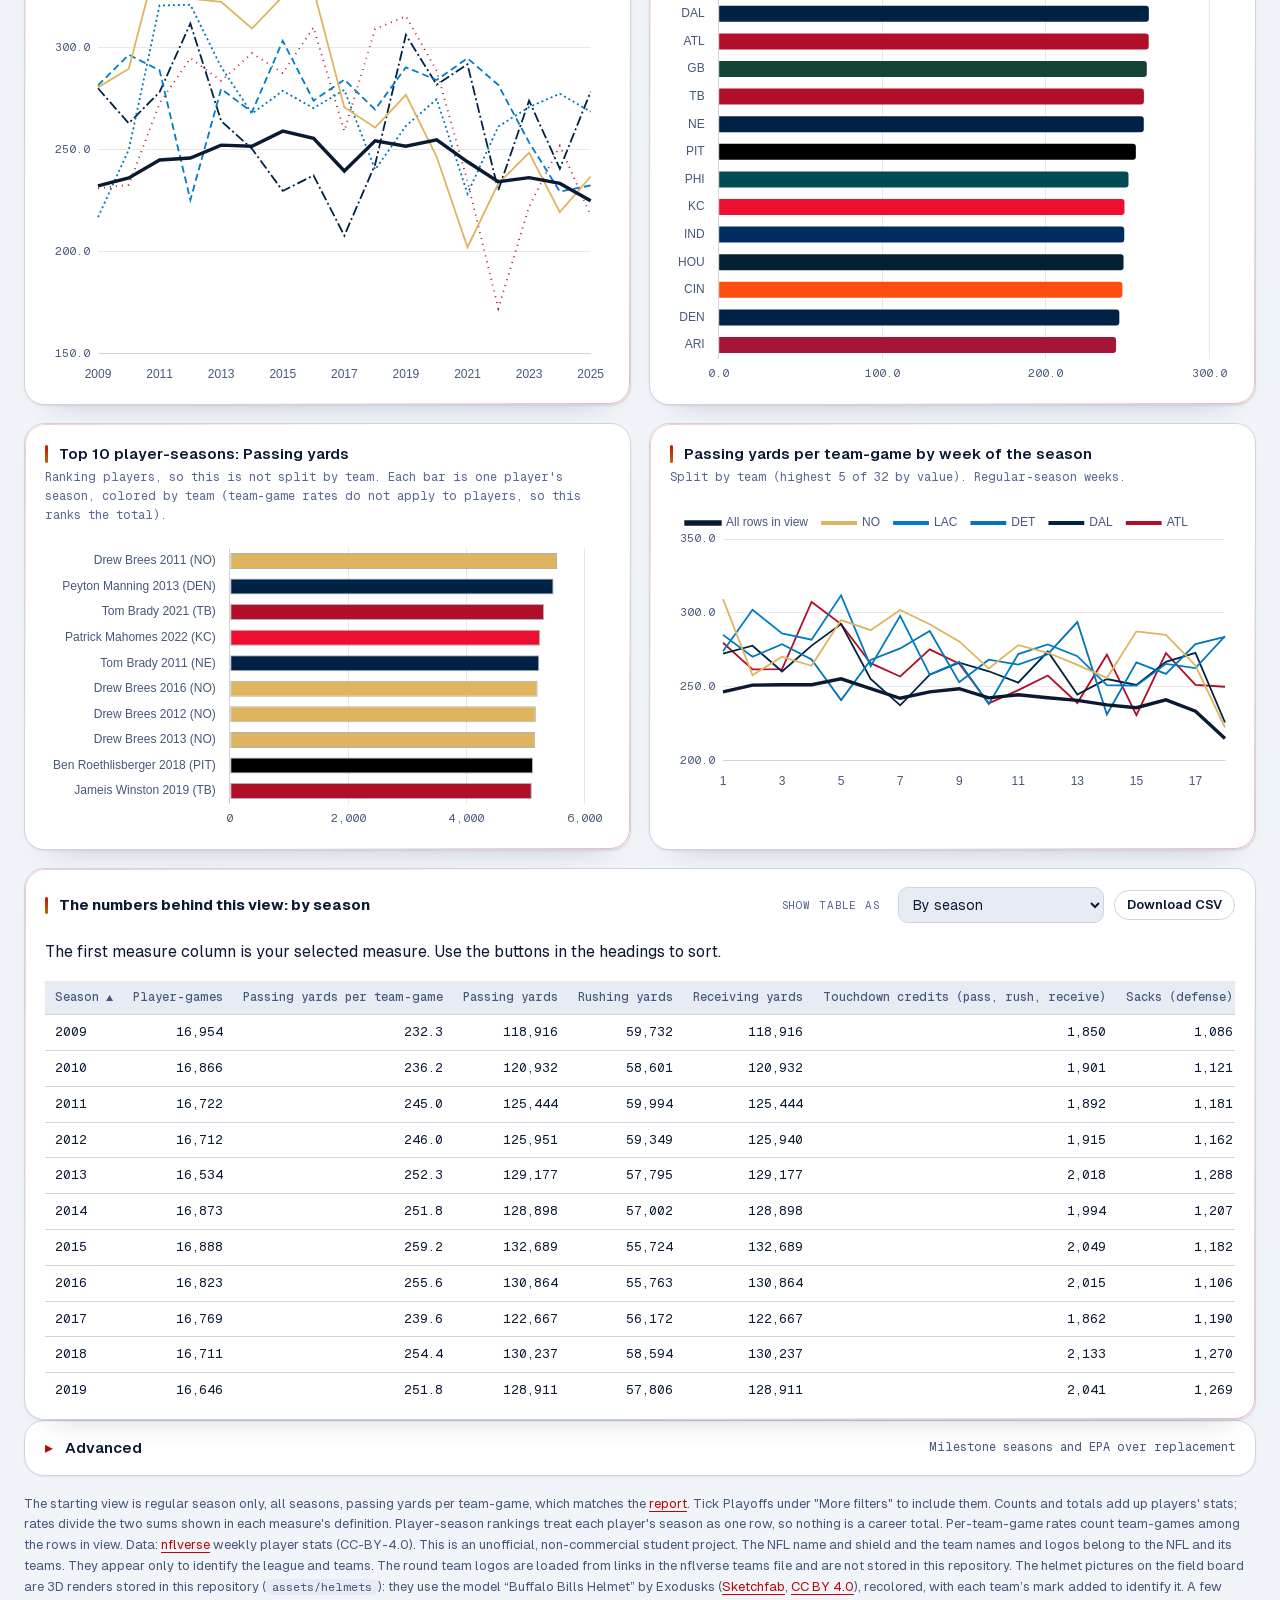
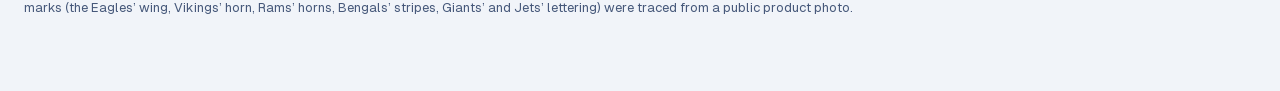
==== commit 38061da3: "Play board: 3D helmets that turn toward the pointer, modes (random, classic, pick a play), and a foo" ====
--- a/dashboard.html
+++ b/dashboard.html
@@ -5,10 +5,11 @@
 <meta name="viewport" content="width=device-width, initial-scale=1">
 <title>NFL Stats Dashboard, 2009 to 2025</title>
 <meta name="description" content="Explore 300,000 NFL player-games by season, team, position and player. Switch between player and team views and between basic and advanced stats.">
-<link rel="stylesheet" href="assets/css/style.css?v=20261002h">
-<link rel="stylesheet" href="assets/css/polish.css?v=20261002h">
-<link rel="stylesheet" href="assets/css/spotlight.css?v=20261002h">
-<link rel="stylesheet" href="assets/css/filters.css?v=20261002h">
+<link rel="stylesheet" href="assets/css/style.css?v=20261002z">
+<link rel="stylesheet" href="assets/css/polish.css?v=20261002z">
+<link rel="stylesheet" href="assets/css/game.css?v=20261002z">
+<link rel="stylesheet" href="assets/css/spotlight.css?v=20261002z">
+<link rel="stylesheet" href="assets/css/filters.css?v=20261002z">
 <link rel="icon" href="data:image/svg+xml,%3Csvg xmlns='http://www.w3.org/2000/svg' viewBox='0 0 52 32'%3E%3Cellipse cx='26' cy='16' rx='25' ry='15' fill='%238a3f12'/%3E%3Cpath d='M16 16H36M20 11.5V20.5M26 11.5V20.5M32 11.5V20.5' stroke='white' stroke-width='3' stroke-linecap='round'/%3E%3C/svg%3E">
 <script>try{var t=localStorage.getItem('theme');if(t)document.documentElement.dataset.theme=t;else if(matchMedia('(prefers-color-scheme: light)').matches)document.documentElement.dataset.theme='light';}catch(e){}</script>
 </head>
@@ -195,19 +196,20 @@
       The starting view is regular season only, all seasons, passing yards per team-game, which matches the <a href="index.html">report</a>. Tick Playoffs under "More filters" to include them.
       Counts and totals add up players' stats; rates divide the two sums shown in each measure's definition. Player-season rankings
       treat each player's season as one row, so nothing is a career total. Per-team-game rates count team-games among the rows in view.
-      Data: <a href="https://github.com/nflverse/nflverse-data">nflverse</a> weekly player stats (CC-BY-4.0). This is an unofficial, non-commercial student project. The NFL name and shield and the team names and logos belong to the NFL and its teams; they appear only to identify the league and teams and are loaded from links in the nflverse teams file.
+      Data: <a href="https://github.com/nflverse/nflverse-data">nflverse</a> weekly player stats (CC-BY-4.0). This is an unofficial, non-commercial student project. The NFL name and shield and the team names and logos belong to the NFL and its teams. They appear only to identify the league and teams. The round team logos are loaded from links in the nflverse teams file and are not stored in this repository. The helmet pictures on the field board are 3D renders stored in this repository (<code>assets/helmets</code>): they use the model &ldquo;Buffalo Bills Helmet&rdquo; by Exodusks (<a href="https://sketchfab.com/3d-models/buffalo-bills-helmet-fd471344bf9c4900b8cc0f59fedb8093">Sketchfab</a>, <a href="https://creativecommons.org/licenses/by/4.0/">CC BY 4.0</a>), recolored, with each team&rsquo;s mark added to identify it. A few marks (the Eagles&rsquo; wing, Vikings&rsquo; horn, Rams&rsquo; horns, Bengals&rsquo; stripes, Giants&rsquo; and Jets&rsquo; lettering) were traced from a public product photo.
     </p>
   </div>
 </main>
 
 <script src="assets/js/chart.umd.min.js"></script>
-<script src="assets/js/stats.js?v=20261002h"></script>
-<script src="assets/js/charts.js?v=20261002h"></script>
-<script src="assets/js/teams.js?v=20261002h"></script>
-<script src="assets/js/field.js?v=20261002h"></script>
-<script src="assets/js/dashboard.js?v=20261002h"></script>
-<script src="assets/js/polish.js?v=20261002h" defer></script>
-<script src="assets/js/spotlight.js?v=20261002h" defer></script>
-<script src="assets/js/filters.js?v=20261002h" defer></script>
+<script src="assets/js/stats.js?v=20261002z"></script>
+<script src="assets/js/charts.js?v=20261002z"></script>
+<script src="assets/js/teams.js?v=20261002z"></script>
+<script src="assets/js/field.js?v=20261002z"></script>
+<script src="assets/js/game.js?v=20261002z"></script>
+<script src="assets/js/dashboard.js?v=20261002z"></script>
+<script src="assets/js/polish.js?v=20261002z" defer></script>
+<script src="assets/js/spotlight.js?v=20261002z" defer></script>
+<script src="assets/js/filters.js?v=20261002z" defer></script>
 </body>
 </html>
--- a/assets/css/style.css
+++ b/assets/css/style.css
@@ -423,3 +423,10 @@
 .numbers-who { margin-top: 12px; }
 .numbers-who summary { cursor: pointer; font-size: 12.5px; color: var(--dim); font-family: var(--mono); }
 .numbers-who summary:hover { color: var(--accent-text); }
+
+/* report: the text above each chart and above its table, centered and tidied */
+.chart-card figcaption.chart-caption { text-align: center; font-family: var(--mono); font-size: 11.5px; letter-spacing: 0.02em; line-height: 1.55; color: var(--faint); margin: 2px auto 14px; max-width: 46ch; text-wrap: balance; }
+.chart-card table.data caption { caption-side: top; text-align: center; font-family: var(--serif); font-size: 19px; line-height: 1.2; color: var(--fg); padding: 14px 18px 8px; text-wrap: balance; }
+.chart-card table.data caption::before { content: "The numbers behind it"; display: block; margin-bottom: 6px; font-family: var(--mono); font-size: 10.5px; letter-spacing: 0.16em; text-transform: uppercase; color: var(--accent-text); }
+.chart-card .cs-legend { justify-content: center; text-align: center; }
+.chart-card .cs-legend em { text-align: center; }
--- a/assets/css/game.css
+++ b/assets/css/game.css
@@ -0,0 +1,86 @@
+/* Field board modes (random plays, pick a play, play a game) and the football game itself (assets/js/game.js).
+   Delete this file, game.js, and the mode buttons in field.js to remove them. */
+.field-modes { display: flex; align-items: center; gap: 14px; flex-wrap: wrap; margin: 4px 0 10px; }
+.field-modes .seg { flex-wrap: wrap; max-width: 100%; }
+@media (max-width: 640px) { .field-modes .seg button { padding-left: 14px; padding-right: 14px; } }
+.field-modehint { margin: 0; color: var(--dim); font-size: 13.5px; flex: 1 1 280px; }
+.field-pick { display: flex; align-items: flex-end; gap: 12px; flex-wrap: wrap; margin: 0 0 10px; padding: 10px 12px; border: 1px solid var(--line); border-radius: 12px; background: color-mix(in srgb, var(--fg) 4%, transparent); }
+.field-pick[hidden] { display: none; }
+.field-pick label { display: grid; gap: 4px; font: 600 11px var(--mono); letter-spacing: 0.08em; text-transform: uppercase; color: var(--dim); }
+.field-pick select { font: 500 14px var(--sans); min-width: 190px; }
+
+.game { position: relative; padding: 4px 0 8px; color: var(--fg); }
+.g-top { display: flex; align-items: center; justify-content: space-between; gap: 12px; margin-bottom: 6px; }
+.g-top h2 { font-family: var(--serif); font-weight: 400; font-size: clamp(24px, 3.4vw, 34px); margin: 0; }
+.g-lead { color: var(--dim); margin: 0 0 14px; max-width: 68ch; }
+.g-pick { display: flex; align-items: flex-end; gap: 14px; flex-wrap: wrap; margin-bottom: 14px; }
+.g-pick label { display: grid; gap: 4px; font: 600 12px var(--mono); letter-spacing: 0.08em; text-transform: uppercase; color: var(--dim); }
+.g-pick select { font: 500 15px var(--sans); min-width: 220px; }
+.g-vs { font: 700 14px var(--mono); color: var(--dim); padding-bottom: 9px; }
+.g-scouts { display: grid; grid-template-columns: repeat(2, minmax(0, 1fr)); gap: 12px; margin-bottom: 14px; }
+.g-scout { border: 1px solid var(--line); border-radius: 14px; padding: 12px 14px; background: color-mix(in srgb, var(--c) 8%, transparent); box-shadow: inset 0 3px 0 var(--c); }
+.g-scout-head { display: flex; align-items: center; gap: 10px; margin-bottom: 8px; }
+.g-scout-head b { font-size: 16px; }
+.g-helm { display: inline-block; width: 44px; height: 44px; flex: none; }
+.g-row { display: flex; justify-content: space-between; font-size: 14px; padding: 3px 0; border-bottom: 1px dashed var(--line); }
+.g-row em { font: 600 11px var(--mono); font-style: normal; color: var(--accent-text); margin-left: 8px; }
+.g-actions { display: flex; gap: 10px; flex-wrap: wrap; }
+
+.g-board { display: grid; grid-template-columns: 1fr auto 1fr; align-items: center; gap: 10px; margin-bottom: 8px; }
+.g-team { display: flex; align-items: center; gap: 10px; padding: 6px 12px; border-radius: 12px; border: 1px solid var(--line); background: color-mix(in srgb, var(--c) 10%, transparent); }
+.g-team.has { box-shadow: 0 0 0 2px var(--c), 0 0 22px -4px var(--c); }
+.g-team b { font-size: 15px; }
+.g-team .g-helm { width: 38px; height: 38px; }
+.g-pts { margin-left: auto; font: 700 28px/1 var(--mono); }
+.g-mid { font: 600 12px var(--mono); color: var(--dim); text-align: center; }
+.g-field { position: relative; border-radius: 14px; overflow: hidden; border: 1px solid var(--line); }
+.g-field canvas { display: block; }
+.g-banner { position: absolute; inset: 0; display: grid; place-items: center; font: 400 clamp(34px, 8vw, 84px)/1 'Bebas Neue', Impact, sans-serif; letter-spacing: 0.04em; color: #fff; text-shadow: 0 0 24px var(--c), 0 4px 14px rgba(0, 0, 0, 0.6); background: radial-gradient(closest-side, color-mix(in srgb, var(--c) 35%, transparent), transparent); animation: g-pop 0.5s var(--ease, ease) both; pointer-events: none; }
+.g-banner[hidden] { display: none; }
+@keyframes g-pop { from { opacity: 0; transform: scale(0.7); } }
+.g-situation { margin: 10px 0 8px; font-size: 15px; min-height: 1.5em; }
+.g-calls { display: flex; flex-wrap: wrap; gap: 8px; }
+.g-call { display: grid; gap: 2px; text-align: left; padding: 9px 14px; min-width: 128px; }
+.g-call small { font: 500 11px var(--mono); opacity: 0.8; }
+.g-call[disabled] { opacity: 0.5; cursor: wait; }
+.g-log { list-style: none; margin: 12px 0 0; padding: 0; display: grid; gap: 4px; font-size: 14px; }
+.g-log li { padding: 6px 10px; border-left: 3px solid var(--line); background: color-mix(in srgb, var(--fg) 4%, transparent); border-radius: 0 8px 8px 0; }
+.g-log li.good { border-left-color: #3fbf6a; }
+.g-log li.bad { border-left-color: #ef5350; }
+.g-log li:first-child { background: color-mix(in srgb, var(--fg) 8%, transparent); }
+.g-dn { font: 600 11px var(--mono); color: var(--dim); }
+.g-why { color: var(--accent-text); font-style: italic; }
+.g-final { display: grid; grid-template-columns: minmax(0, 1fr) minmax(0, 1fr); gap: 18px; margin-top: 14px; align-items: start; }
+.g-final table { width: 100%; border-collapse: collapse; font-size: 14px; }
+.g-final caption { text-align: left; font: 600 12px var(--mono); letter-spacing: 0.08em; text-transform: uppercase; color: var(--dim); padding-bottom: 6px; }
+.g-final th, .g-final td { padding: 5px 8px; border-bottom: 1px solid var(--line); text-align: right; }
+.g-final th:first-child { text-align: left; font-weight: 500; color: var(--dim); }
+.g-final h3 { font-size: 14px; margin: 0 0 6px; }
+.g-final ul { margin: 0 0 12px; padding-left: 18px; font-size: 13px; color: var(--dim); }
+@media (max-width: 640px) {
+  .g-scouts, .g-final { grid-template-columns: 1fr; }
+  .g-board { grid-template-columns: 1fr 1fr; } .g-mid { grid-column: 1 / -1; order: -1; }
+  .g-call { min-width: calc(50% - 4px); }
+}
+@media (prefers-reduced-motion: reduce) { .g-banner { animation: none; } }
+
+/* ---- the camera-follow game: setup, scoreboard pops and big banners ---- */
+.g-pick { align-items: stretch; }
+.g-side { display: flex; align-items: center; gap: 16px; padding: 14px 18px; border-radius: 16px; border: 1px solid var(--line); background: color-mix(in srgb, var(--c) 10%, transparent); box-shadow: inset 0 3px 0 var(--c); flex: 1 1 280px; }
+.g-bighelm { width: 104px; height: 104px; flex: none; filter: drop-shadow(0 0 14px color-mix(in srgb, var(--c) 70%, transparent)) drop-shadow(0 6px 8px rgba(0, 0, 0, 0.45)); }
+.g-vs { align-self: center; font: 400 34px/1 'Bebas Neue', Impact, sans-serif; letter-spacing: 0.06em; color: var(--accent-text); padding: 0; }
+.g-pts.bump { animation: g-bump 0.6s var(--ease, ease); }
+@keyframes g-bump { 35% { transform: scale(1.7); color: #ffd23c; text-shadow: 0 0 18px #ffd23c; } }
+.g-banner.big { font-size: clamp(54px, 12vw, 132px); }
+.g-banner { z-index: 2; }
+.g-final-actions { display: flex; gap: 10px; align-items: center; flex-wrap: wrap; }
+.g-final { align-items: center; }
+.g-field canvas { max-width: 100%; }
+@media (max-width: 640px) { .g-bighelm { width: 76px; height: 76px; } .g-side { flex-basis: 100%; } .g-vs { width: 100%; text-align: center; } }
+@media (prefers-reduced-motion: reduce) { .g-pts.bump { animation: none; } }
+
+/* long team names must not widen the scoreboard on a phone */
+.g-board { grid-template-columns: minmax(0, 1fr) auto minmax(0, 1fr); }
+.g-team { min-width: 0; }
+.g-team b { min-width: 0; overflow: hidden; text-overflow: ellipsis; white-space: nowrap; }
+@media (max-width: 640px) { .g-board { grid-template-columns: repeat(2, minmax(0, 1fr)); } }
